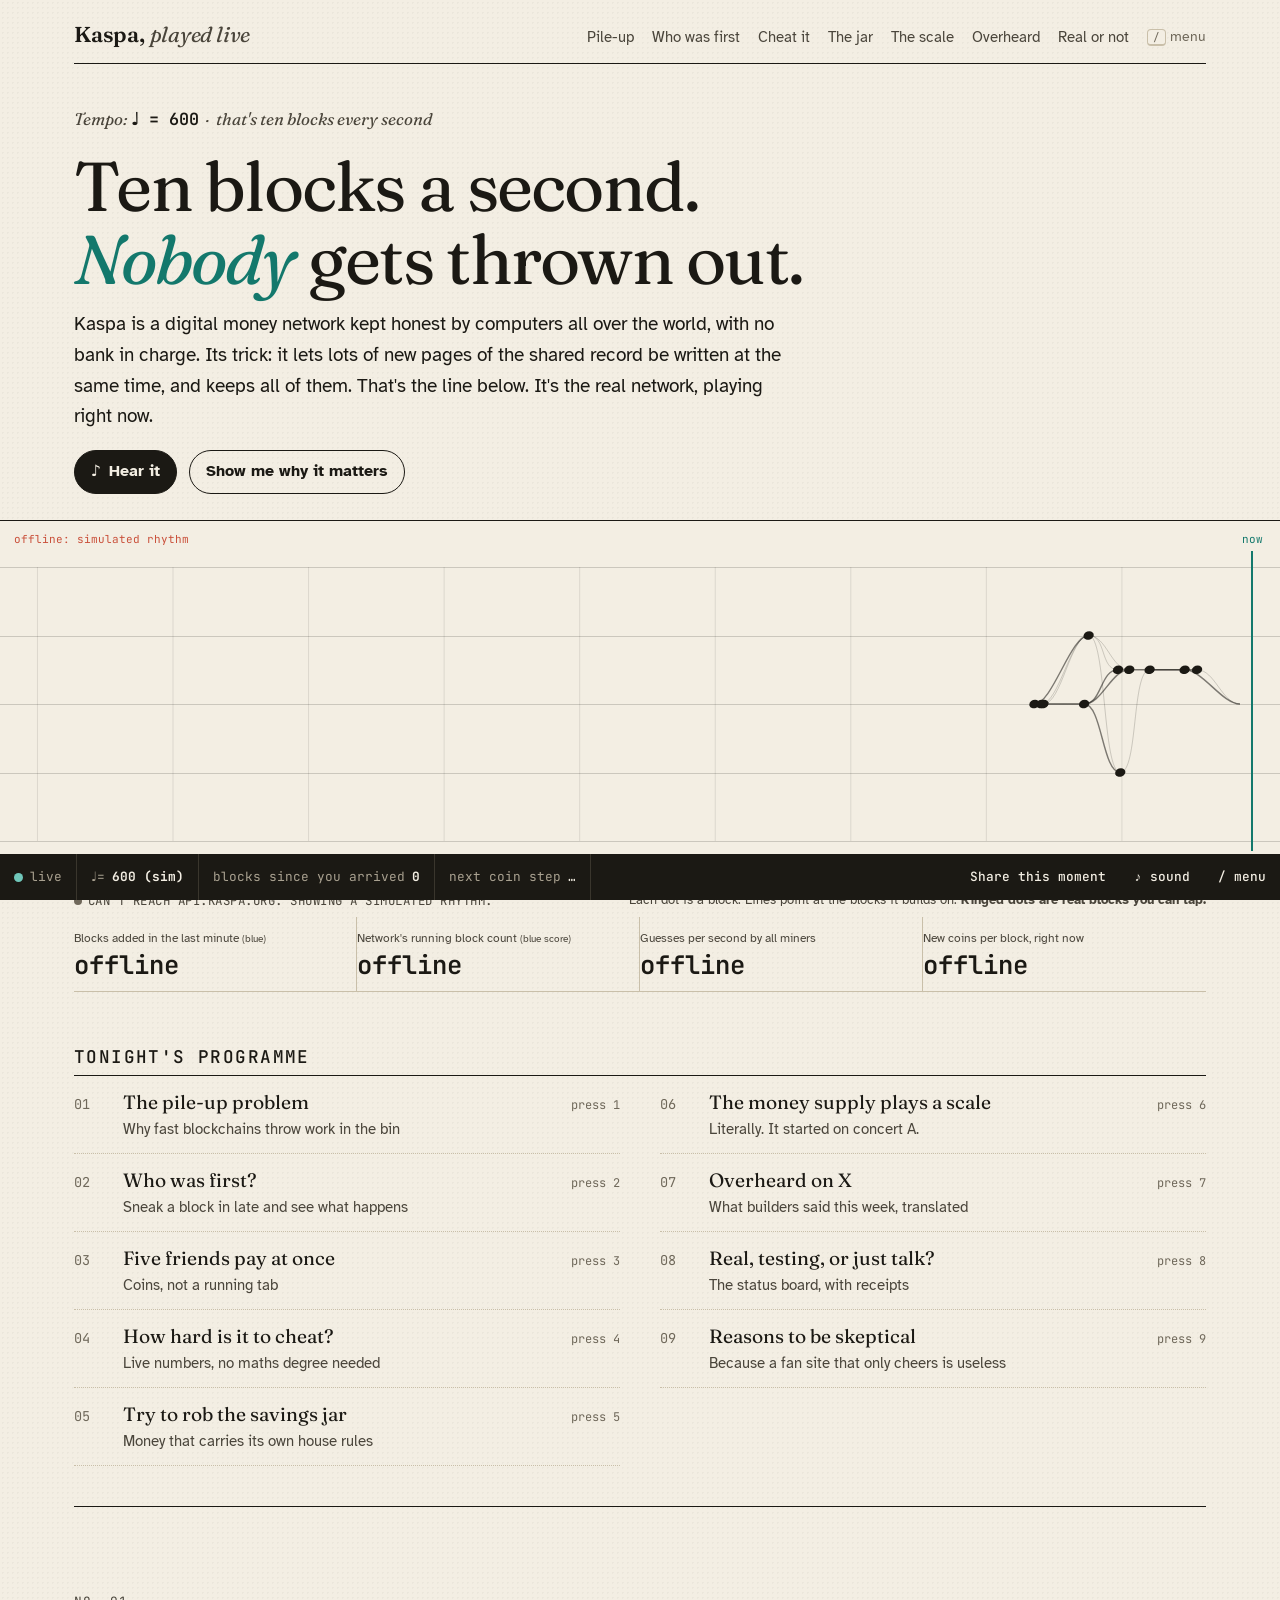
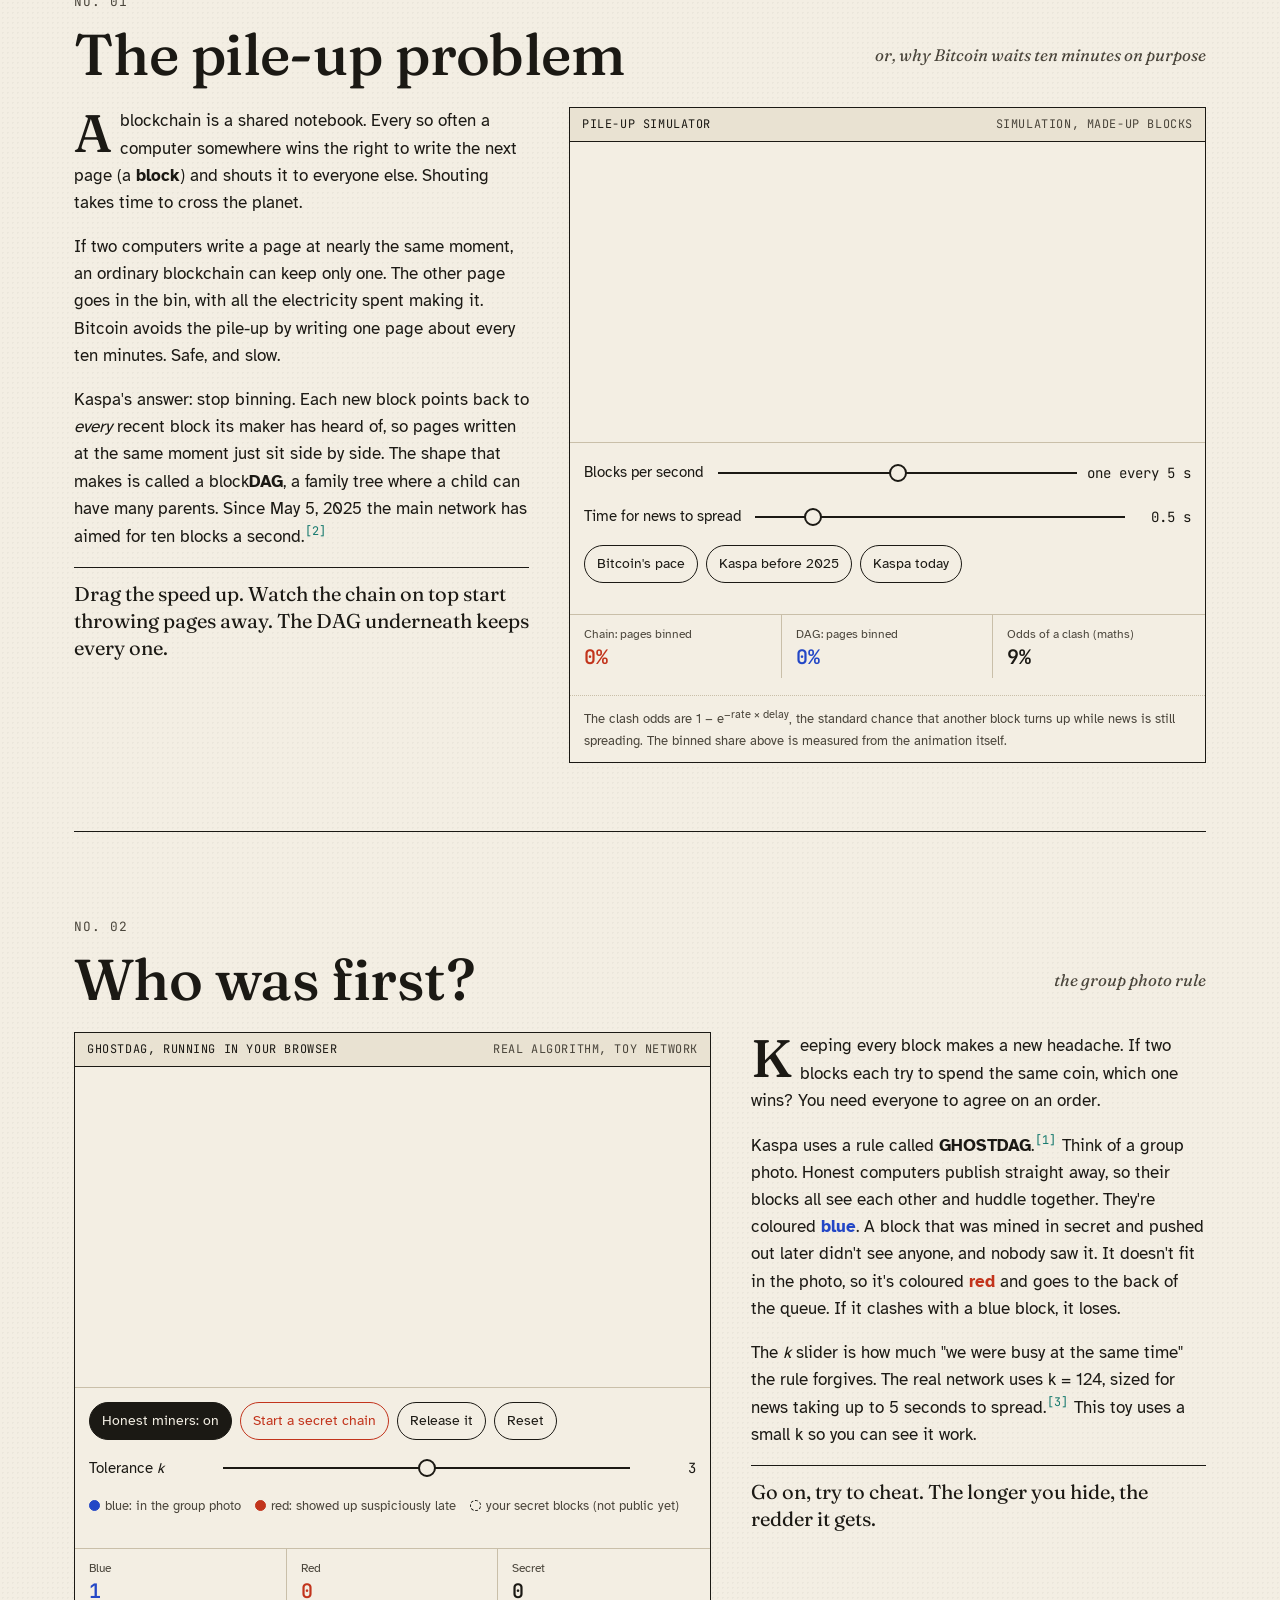
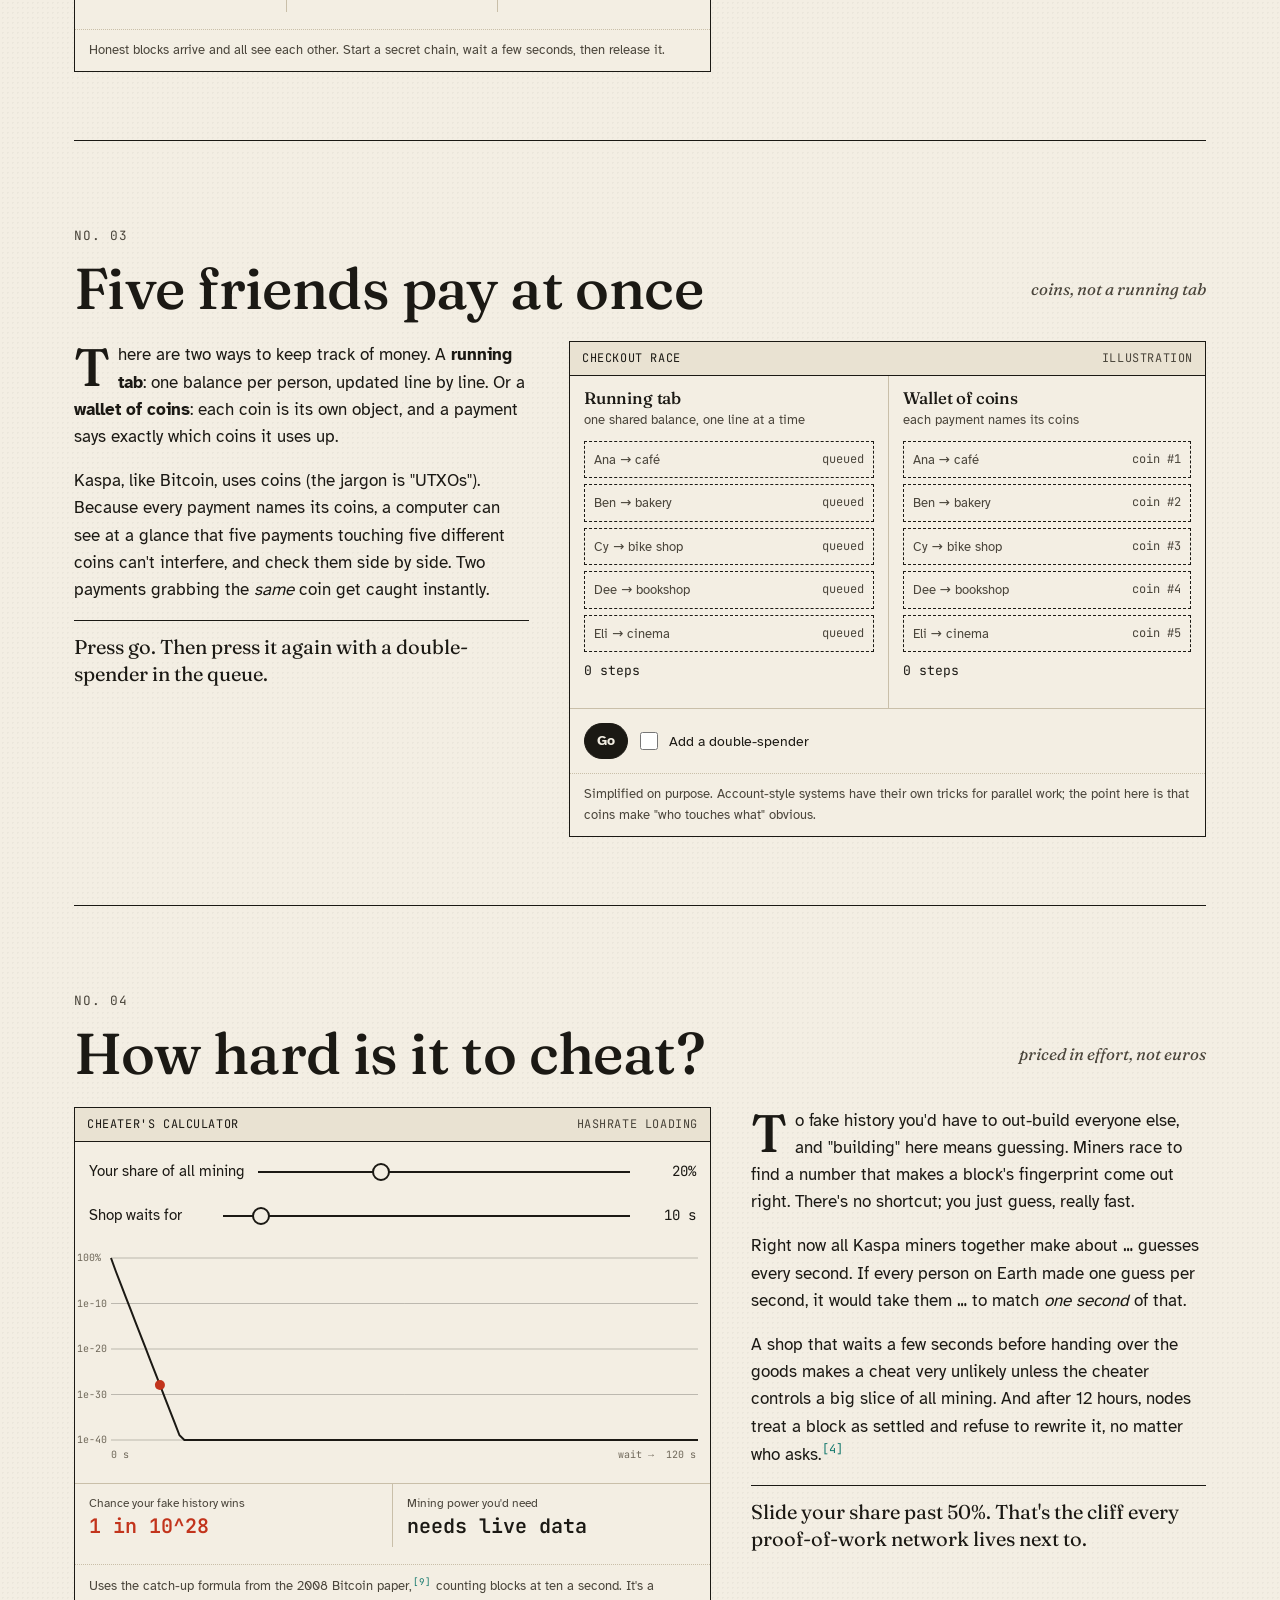
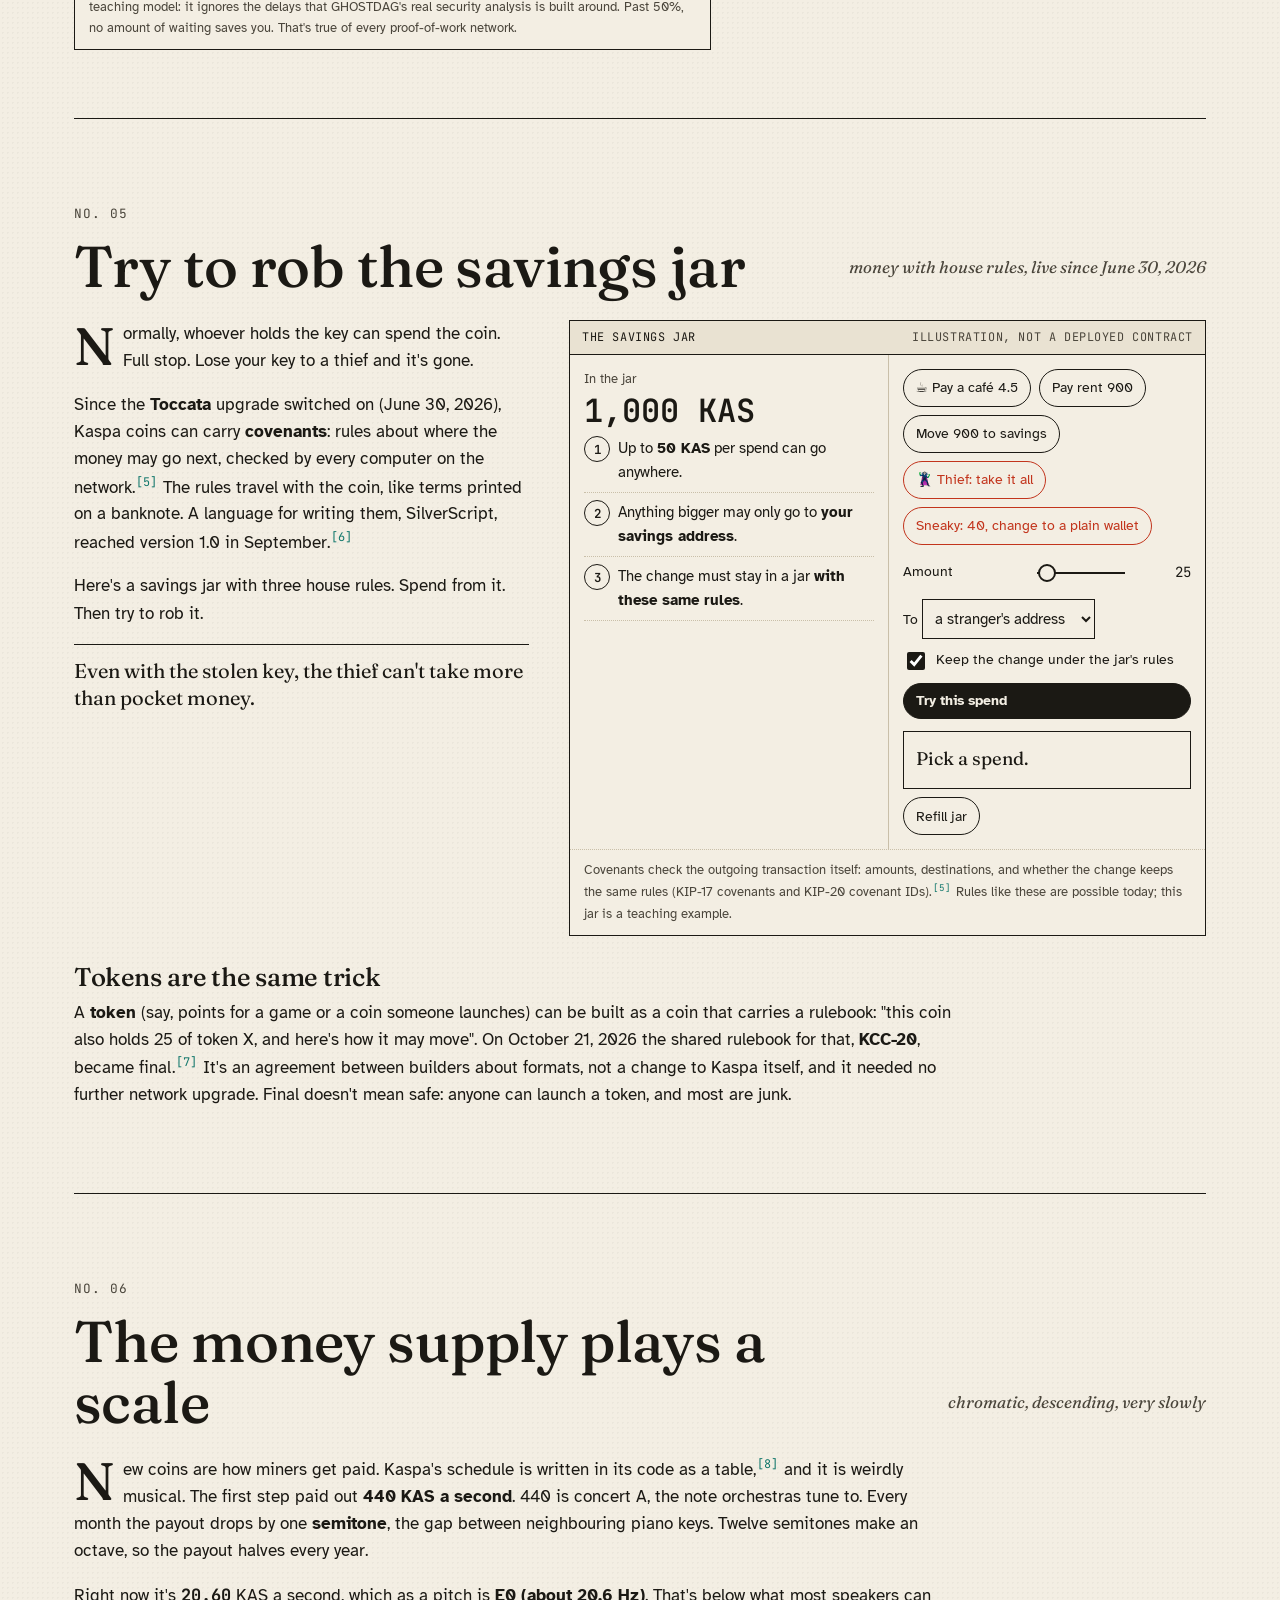
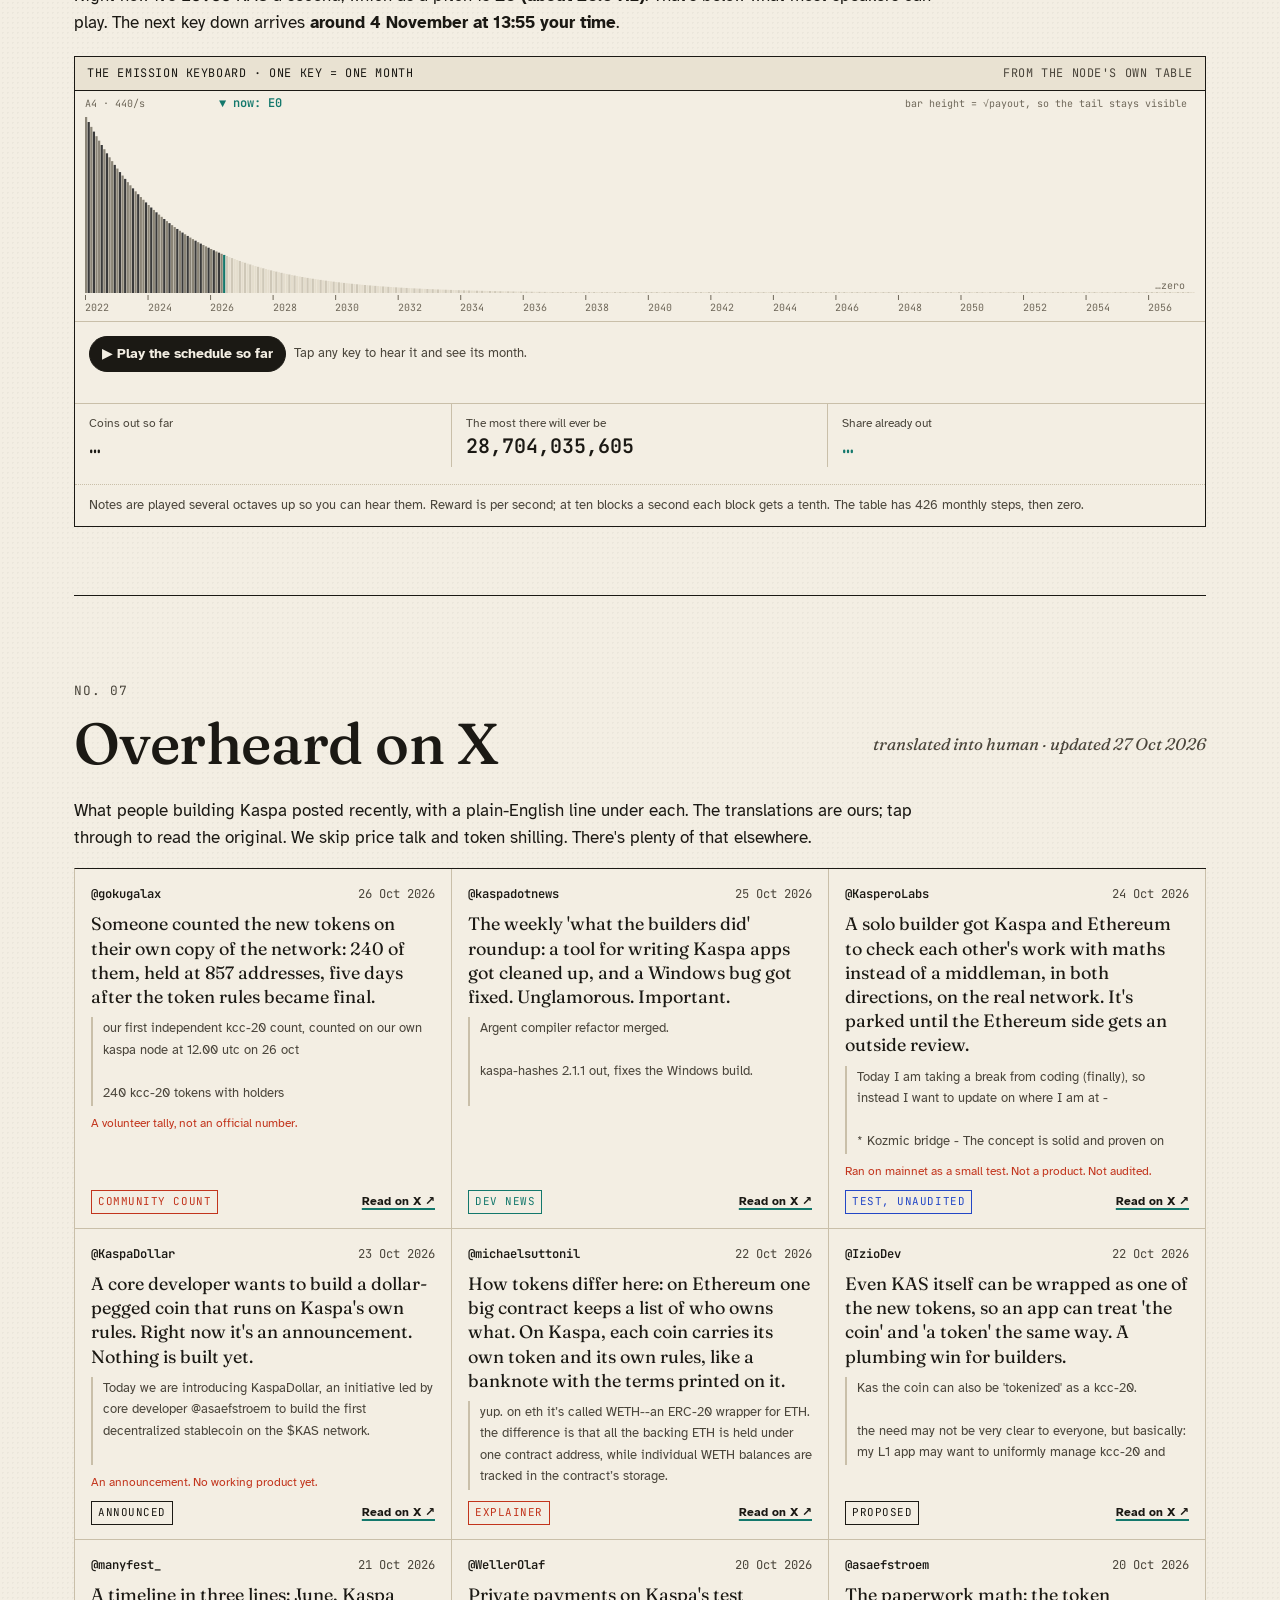
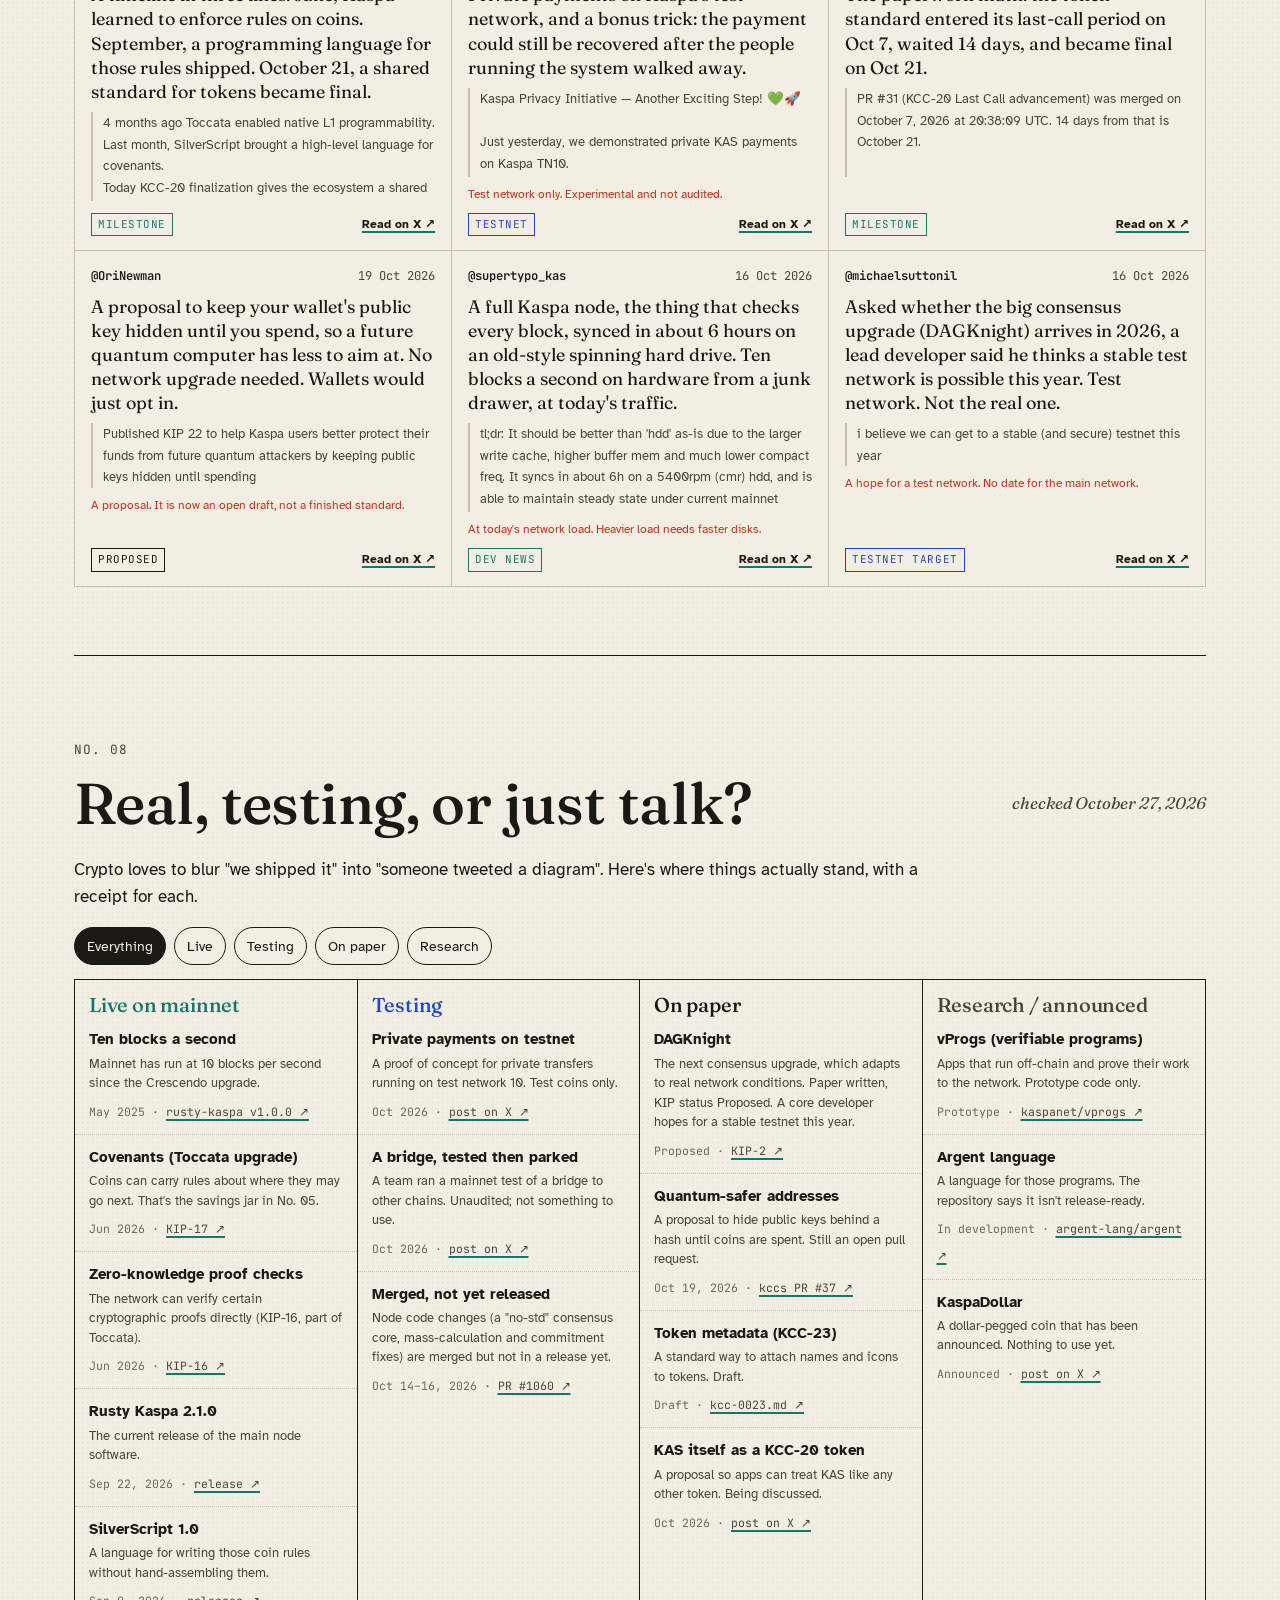
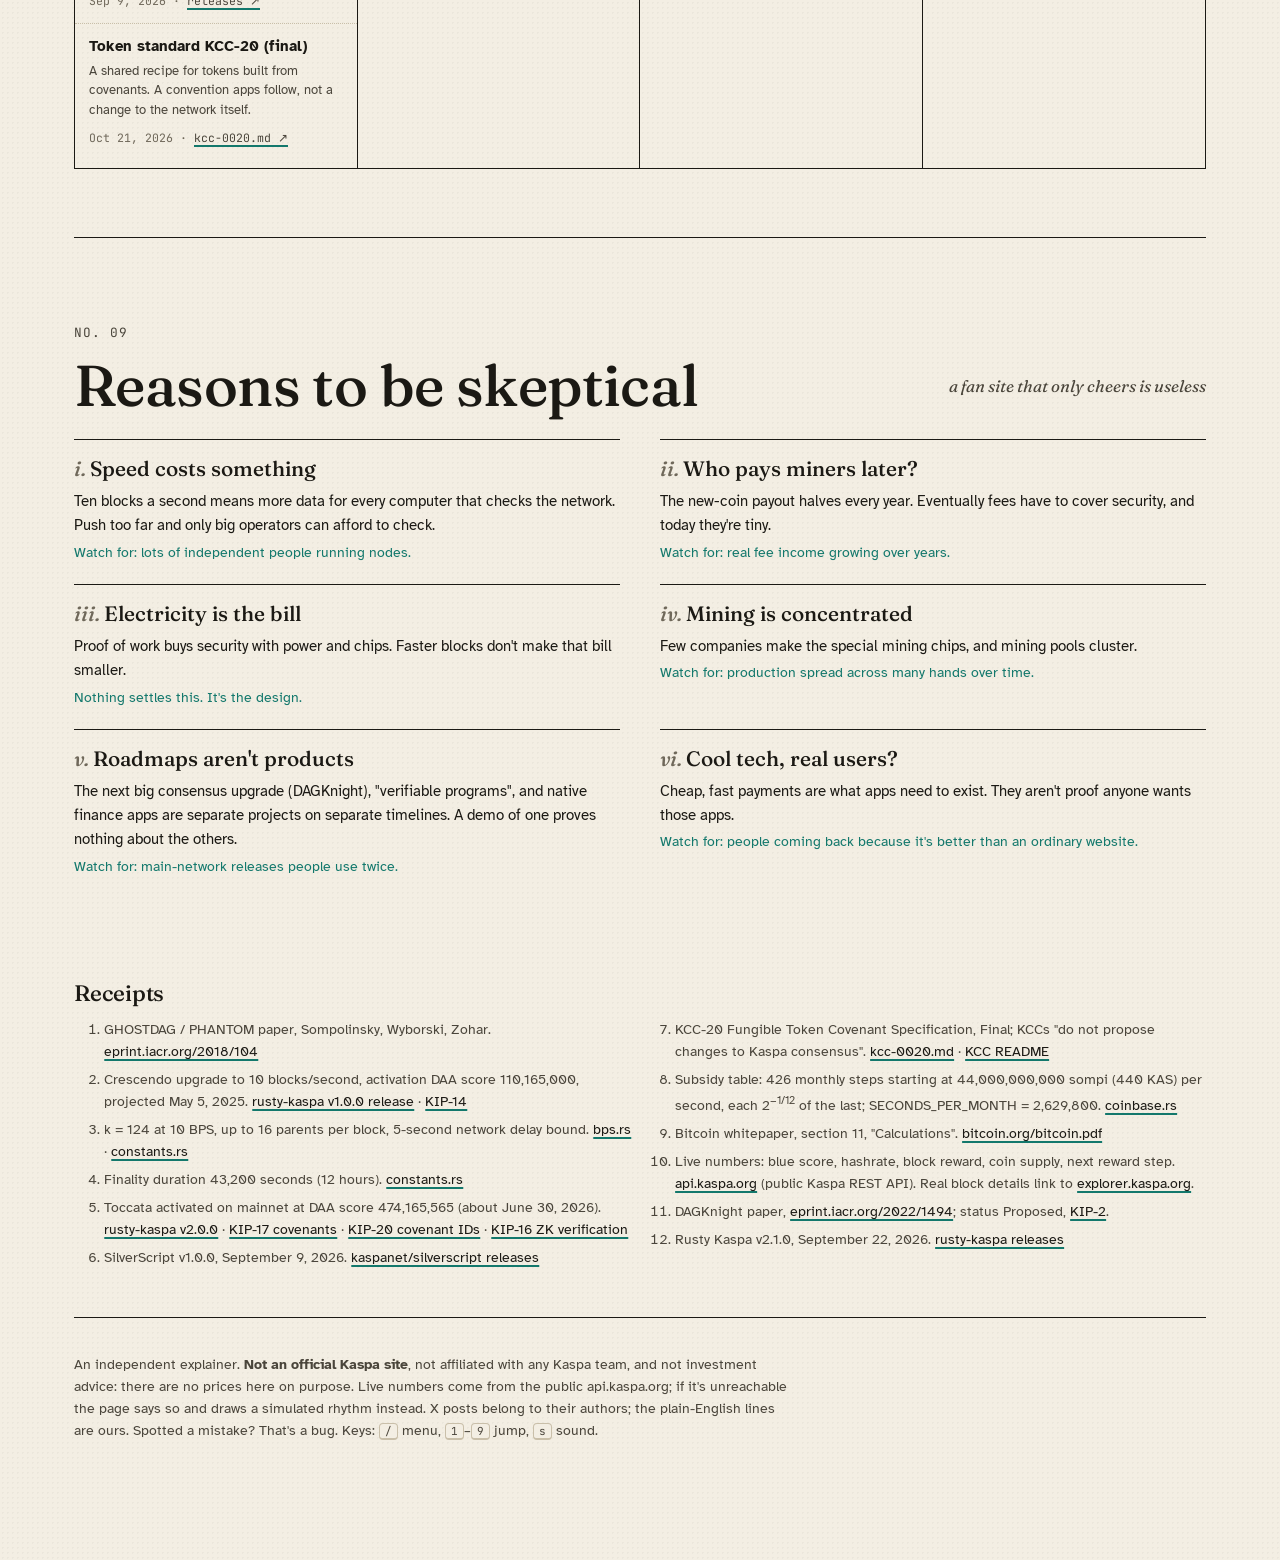
==== index.html @ 73c47077 "Kaspa, played live: first version" ====
<!doctype html>
<html lang="en">
<head>
<meta charset="utf-8">
<meta name="viewport" content="width=device-width,initial-scale=1">
<meta name="robots" content="noindex,nofollow">
<title>Kaspa, played live: an explainer you can poke</title>
<meta name="description" content="A hands-on, plain-English tour of Kaspa: watch the real network beat ten times a second, try to cheat it, rob a savings jar it protects, and see what builders said on X this week.">
<meta property="og:title" content="Kaspa, played live">
<meta property="og:description" content="Ten blocks a second, and nobody gets thrown out. An explainer you can poke.">
<meta property="og:image" content="https://parker2017code.github.io/kaspa-explained-next/img/og.png">
<meta name="theme-color" content="#f3eee3">
<link rel="icon" href="img/favicon.svg" type="image/svg+xml">
<link rel="preload" href="fonts/fraunces.woff2" as="font" type="font/woff2" crossorigin>
<link rel="preload" href="fonts/atkinson-400.woff2" as="font" type="font/woff2" crossorigin>
<link rel="stylesheet" href="css/style.css">
</head>
<body>
<a class="skip" href="#main">Skip to content</a>
<div class="wrap">
<header class="mast">
  <a class="brand" href="#top" id="top">Kaspa, <i>played live</i></a>
  <nav aria-label="Sections">
    <a href="#pileup">Pile-up</a><a href="#photo">Who was first</a><a href="#cheat">Cheat it</a><a href="#jar">The jar</a><a href="#scale">The scale</a><a href="#overheard">Overheard</a><a href="#real">Real or not</a>
    <span class="hint"><span class="kbd">/</span> menu</span>
  </nav>
</header>
</div>

<main id="main">
<div class="wrap">
<section class="overture" aria-labelledby="h-hero">
  <p class="tempo">Tempo: <b id="tempo">♩ = 600</b> &nbsp;·&nbsp; that's ten blocks every second</p>
  <h1 id="h-hero">Ten blocks a second. <em>Nobody</em> gets thrown out.</h1>
  <p class="lede">Kaspa is a digital money network kept honest by computers all over the world, with no bank in charge. Its trick: it lets lots of new pages of the shared record be written at the same time, and keeps all of them. That's the line below. It's the real network, playing right now.</p>
  <div class="hero-actions">
    <button class="btn" id="sound" aria-pressed="false" type="button"><span aria-hidden="true">♪</span> Hear it</button>
    <a class="btn ghost" href="#pileup">Show me why it matters</a>
  </div>
</section>
</div>

<div class="stage" id="stage">
  <canvas id="score" role="img" aria-label="A live drawing of Kaspa blocks arriving, about ten per second, each linked to the blocks before it."></canvas>
</div>
<div class="wrap">
  <div class="stage-meta">
    <span class="live"><span class="dot" id="livedot"></span><span id="livetxt">Connecting to the network…</span></span>
    <span>Each dot is a block. Lines point at the blocks it builds on. <b>Ringed dots are real blocks you can tap.</b></span>
  </div>
  <dl class="readouts" aria-live="off">
    <div><dt>Blocks added in the last minute <small>(blue)</small></dt><dd class="num" id="r-rate">…</dd></div>
    <div><dt>Network's running block count <small>(blue score)</small></dt><dd class="num" id="r-score">…</dd></div>
    <div><dt>Guesses per second by all miners</dt><dd class="num" id="r-hash">…</dd></div>
    <div><dt>New coins per block, right now</dt><dd class="num" id="r-reward">…</dd></div>
  </dl>
  <p class="welcome" id="welcome" hidden></p>

  <nav class="programme" aria-labelledby="h-prog">
    <h2 id="h-prog">Tonight's programme</h2>
    <ol>
      <li><a href="#pileup"><span class="n">01</span><span class="t">The pile-up problem<em>Why fast blockchains throw work in the bin</em></span><span class="k">press 1</span></a></li>
      <li><a href="#photo"><span class="n">02</span><span class="t">Who was first?<em>Sneak a block in late and see what happens</em></span><span class="k">press 2</span></a></li>
      <li><a href="#coins"><span class="n">03</span><span class="t">Five friends pay at once<em>Coins, not a running tab</em></span><span class="k">press 3</span></a></li>
      <li><a href="#cheat"><span class="n">04</span><span class="t">How hard is it to cheat?<em>Live numbers, no maths degree needed</em></span><span class="k">press 4</span></a></li>
      <li><a href="#jar"><span class="n">05</span><span class="t">Try to rob the savings jar<em>Money that carries its own house rules</em></span><span class="k">press 5</span></a></li>
      <li><a href="#scale"><span class="n">06</span><span class="t">The money supply plays a scale<em>Literally. It started on concert A.</em></span><span class="k">press 6</span></a></li>
      <li><a href="#overheard"><span class="n">07</span><span class="t">Overheard on X<em>What builders said this week, translated</em></span><span class="k">press 7</span></a></li>
      <li><a href="#real"><span class="n">08</span><span class="t">Real, testing, or just talk?<em>The status board, with receipts</em></span><span class="k">press 8</span></a></li>
      <li><a href="#doubts"><span class="n">09</span><span class="t">Reasons to be skeptical<em>Because a fan site that only cheers is useless</em></span><span class="k">press 9</span></a></li>
    </ol>
  </nav>

<!-- 01 -->
<section class="mv" id="pileup" aria-labelledby="h1">
  <div class="mv-head"><div><p class="mv-no">No. 01</p><h2 id="h1">The pile-up problem</h2></div><p class="marking">or, why Bitcoin waits ten minutes on purpose</p></div>
  <div class="mv-body">
    <div class="prose">
      <p>A blockchain is a shared notebook. Every so often a computer somewhere wins the right to write the next page (a <b>block</b>) and shouts it to everyone else. Shouting takes time to cross the planet.</p>
      <p>If two computers write a page at nearly the same moment, an ordinary blockchain can keep only one. The other page goes in the bin, with all the electricity spent making it. Bitcoin avoids the pile-up by writing one page about every ten minutes. Safe, and slow.</p>
      <p>Kaspa's answer: stop binning. Each new block points back to <i>every</i> recent block its maker has heard of, so pages written at the same moment just sit side by side. The shape that makes is called a block<b>DAG</b>, a family tree where a child can have many parents. Since May 5, 2025 the main network has aimed for ten blocks a second.<a class="fn" href="#n2">2</a></p>
      <p class="takeaway">Drag the speed up. Watch the chain on top start throwing pages away. The DAG underneath keeps every one.</p>
    </div>
    <figure class="panel" id="collide" style="margin:0">
      <div class="panel-bar"><span>Pile-up simulator</span><span class="tag">simulation, made-up blocks</span></div>
      <canvas id="collide-cv" height="300" aria-label="Two lanes of blocks. Top: a single chain that discards colliding blocks. Bottom: a DAG that keeps them."></canvas>
      <div class="panel-ctl">
        <div class="ctl"><label for="c-rate">Blocks per second</label><input id="c-rate" type="range" min="0" max="100" value="50"><output id="c-rate-o" for="c-rate"></output></div>
        <div class="ctl"><label for="c-delay">Time for news to spread</label><input id="c-delay" type="range" min="1" max="30" value="5"><output id="c-delay-o" for="c-delay"></output></div>
        <div class="row" role="group" aria-label="Presets"><button class="chip" data-preset="btc" type="button">Bitcoin's pace</button><button class="chip" data-preset="k1" type="button">Kaspa before 2025</button><button class="chip" data-preset="k10" type="button">Kaspa today</button></div>
      </div>
      <dl class="stats">
        <div><dt>Chain: pages binned</dt><dd class="red" id="c-lost">0%</dd></div>
        <div><dt>DAG: pages binned</dt><dd class="blue">0%</dd></div>
        <div><dt>Odds of a clash (maths)</dt><dd id="c-p">…</dd></div>
      </dl>
      <p class="note">The clash odds are 1 − e<sup>−rate × delay</sup>, the standard chance that another block turns up while news is still spreading. The binned share above is measured from the animation itself.</p>
    </figure>
  </div>
</section>

<!-- 02 -->
<section class="mv" id="photo" aria-labelledby="h2">
  <div class="mv-head"><div><p class="mv-no">No. 02</p><h2 id="h2">Who was first?</h2></div><p class="marking">the group photo rule</p></div>
  <div class="mv-body flip">
    <figure class="panel" style="margin:0">
      <div class="panel-bar"><span>GHOSTDAG, running in your browser</span><span class="tag">real algorithm, toy network</span></div>
      <canvas id="gd-cv" height="320" aria-label="A small blockDAG. Blue blocks are well connected; red blocks were hidden and released late."></canvas>
      <div class="panel-ctl">
        <div class="row">
          <button class="chip" id="gd-play" type="button" aria-pressed="true">Honest miners: on</button>
          <button class="chip red" id="gd-hide" type="button" aria-pressed="false">Start a secret chain</button>
          <button class="chip" id="gd-release" type="button" disabled>Release it</button>
          <button class="chip" id="gd-reset" type="button">Reset</button>
        </div>
        <div class="ctl"><label for="gd-k">Tolerance <i>k</i></label><input id="gd-k" type="range" min="0" max="6" value="3"><output id="gd-k-o" for="gd-k">3</output></div>
        <div class="legend"><span><span class="sw b"></span>blue: in the group photo</span><span><span class="sw r"></span>red: showed up suspiciously late</span><span><span class="sw o"></span>your secret blocks (not public yet)</span></div>
      </div>
      <dl class="stats">
        <div><dt>Blue</dt><dd class="blue" id="gd-blue">0</dd></div>
        <div><dt>Red</dt><dd class="red" id="gd-red">0</dd></div>
        <div><dt>Secret</dt><dd id="gd-sec">0</dd></div>
      </dl>
      <p class="note" id="gd-msg" aria-live="polite">Honest blocks arrive. Start a secret chain, wait a few seconds, then release it.</p>
    </figure>
    <div class="prose">
      <p>Keeping every block makes a new headache. If two blocks each try to spend the same coin, which one wins? You need everyone to agree on an order.</p>
      <p>Kaspa uses a rule called <b>GHOSTDAG</b>.<a class="fn" href="#n1">1</a> Think of a group photo. Honest computers publish straight away, so their blocks all see each other and huddle together. They're coloured <b style="color:var(--blue)">blue</b>. A block that was mined in secret and pushed out later didn't see anyone, and nobody saw it. It doesn't fit in the photo, so it's coloured <b style="color:var(--red)">red</b> and goes to the back of the queue. If it clashes with a blue block, it loses.</p>
      <p>The <i>k</i> slider is how much "we were busy at the same time" the rule forgives. The real network uses k&nbsp;=&nbsp;124, sized for news taking up to 5 seconds to spread.<a class="fn" href="#n3">3</a> This toy uses a small k so you can see it work.</p>
      <p class="takeaway">Go on, try to cheat. The longer you hide, the redder it gets.</p>
    </div>
  </div>
</section>

<!-- 03 -->
<section class="mv" id="coins" aria-labelledby="h3">
  <div class="mv-head"><div><p class="mv-no">No. 03</p><h2 id="h3">Five friends pay at once</h2></div><p class="marking">coins, not a running tab</p></div>
  <div class="mv-body">
    <div class="prose">
      <p>There are two ways to keep track of money. A <b>running tab</b>: one balance per person, updated line by line. Or a <b>wallet of coins</b>: each coin is its own object, and a payment says exactly which coins it uses up.</p>
      <p>Kaspa, like Bitcoin, uses coins (the jargon is "UTXOs"). Because every payment names its coins, a computer can see at a glance that five payments touching five different coins can't interfere, and check them side by side. Two payments grabbing the <i>same</i> coin get caught instantly.</p>
      <p class="takeaway">Press go. Then press it again with a double-spender in the queue.</p>
    </div>
    <figure class="panel" style="margin:0">
      <div class="panel-bar"><span>Checkout race</span><span class="tag">illustration</span></div>
      <div class="lanes">
        <div class="lane"><h3>Running tab</h3><p class="sub">one shared balance, one line at a time</p><div id="tab-list"></div><p class="clock" id="tab-clock">0 steps</p></div>
        <div class="lane"><h3>Wallet of coins</h3><p class="sub">each payment names its coins</p><div id="coin-list"></div><p class="clock" id="coin-clock">0 steps</p></div>
      </div>
      <div class="panel-ctl"><div class="row"><button class="btn sm" id="race" type="button">Go</button><label class="check"><input type="checkbox" id="dbl"> Add a double-spender</label></div></div>
      <p class="note">Simplified on purpose. Account-style systems have their own tricks for parallel work; the point here is that coins make "who touches what" obvious.</p>
    </figure>
  </div>
</section>

<!-- 04 -->
<section class="mv" id="cheat" aria-labelledby="h4">
  <div class="mv-head"><div><p class="mv-no">No. 04</p><h2 id="h4">How hard is it to cheat?</h2></div><p class="marking">priced in effort, not euros</p></div>
  <div class="mv-body flip">
    <figure class="panel" style="margin:0">
      <div class="panel-bar"><span>Cheater's calculator</span><span class="tag" id="att-tag">live hashrate</span></div>
      <div class="panel-ctl" style="border-top:0">
        <div class="ctl"><label for="att-q">Your share of all mining</label><input id="att-q" type="range" min="1" max="60" value="20"><output id="att-q-o" for="att-q"></output></div>
        <div class="ctl"><label for="att-z">Shop waits for</label><input id="att-z" type="range" min="1" max="120" value="10"><output id="att-z-o" for="att-z"></output></div>
      </div>
      <canvas id="att-cv" height="220" aria-label="Chart of the chance an attacker catches up, falling as the wait grows."></canvas>
      <dl class="stats">
        <div><dt>Chance your fake history wins</dt><dd class="red" id="att-p">…</dd></div>
        <div><dt>Mining power you'd need</dt><dd id="att-need">…</dd></div>
      </dl>
      <p class="note">Uses the catch-up formula from the 2008 Bitcoin paper,<a class="fn" href="#n9">9</a> counting blocks at ten a second. It's a teaching model: it ignores the delays that GHOSTDAG's real security analysis is built around. Past 50%, no amount of waiting saves you. That's true of every proof-of-work network.</p>
    </figure>
    <div class="prose">
      <p>To fake history you'd have to out-build everyone else, and "building" here means guessing. Miners race to find a number that makes a block's fingerprint come out right. There's no shortcut; you just guess, really fast.</p>
      <p id="guess-fact">Right now all Kaspa miners together make about <b class="num" id="g-hash">…</b> guesses every second. If every person on Earth made one guess per second, it would take them <b class="num" id="g-years">…</b> to match <i>one second</i> of that.</p>
      <p>A shop that waits a few seconds before handing over the goods makes a cheat very unlikely unless the cheater controls a big slice of all mining. And after 12 hours, nodes treat a block as settled and refuse to rewrite it, no matter who asks.<a class="fn" href="#n4">4</a></p>
      <p class="takeaway">Slide your share past 50%. That's the cliff every proof-of-work network lives next to.</p>
    </div>
  </div>
</section>

<!-- 05 -->
<section class="mv" id="jar" aria-labelledby="h5">
  <div class="mv-head"><div><p class="mv-no">No. 05</p><h2 id="h5">Try to rob the savings jar</h2></div><p class="marking">money with house rules, live since June 30, 2026</p></div>
  <div class="mv-body">
    <div class="prose">
      <p>Normally, whoever holds the key can spend the coin. Full stop. Lose your key to a thief and it's gone.</p>
      <p>Since the <b>Toccata</b> upgrade switched on (June 30, 2026), Kaspa coins can carry <b>covenants</b>: rules about where the money may go next, checked by every computer on the network.<a class="fn" href="#n5">5</a> The rules travel with the coin, like terms printed on a banknote. A language for writing them, SilverScript, reached version 1.0 in September.<a class="fn" href="#n6">6</a></p>
      <p>Here's a savings jar with three house rules. Spend from it. Then try to rob it.</p>
      <p class="takeaway">Even with the stolen key, the thief can't take more than pocket money.</p>
    </div>
    <figure class="panel" style="margin:0">
      <div class="panel-bar"><span>The savings jar</span><span class="tag">illustration, not a deployed contract</span></div>
      <div class="vault">
        <div>
          <p class="sub" style="margin:0;font-size:.8rem;color:var(--ink-2)">In the jar</p>
          <p class="balance num" id="v-bal">1,000 KAS</p>
          <ol class="rules" id="v-rules">
            <li>Up to <b>50 KAS</b> per spend can go anywhere.</li>
            <li>Anything bigger may only go to <b>your savings address</b>.</li>
            <li>The change must stay in a jar <b>with these same rules</b>.</li>
          </ol>
        </div>
        <div>
          <div class="row" role="group" aria-label="Try a spend">
            <button class="chip" data-try="coffee" type="button">☕ Pay a café 4.5</button>
            <button class="chip" data-try="rent" type="button">Pay rent 900</button>
            <button class="chip" data-try="save" type="button">Move 900 to savings</button>
            <button class="chip red" data-try="thief" type="button">🦹 Thief: take it all</button>
            <button class="chip red" data-try="sneaky" type="button">Sneaky: 40, change to a plain wallet</button>
          </div>
          <div class="builder">
            <div class="ctl"><label for="v-amt">Amount</label><input id="v-amt" type="range" min="1" max="1000" value="25"><output id="v-amt-o" for="v-amt">25</output></div>
            <label>To <select id="v-to"><option value="any">a stranger's address</option><option value="save">your savings address</option></select></label>
            <label class="check"><input type="checkbox" id="v-keep" checked> Keep the change under the jar's rules</label>
            <button class="btn sm" id="v-send" type="button">Try this spend</button>
          </div>
          <div class="verdict" id="v-verdict" aria-live="polite">Pick a spend.</div>
          <button class="chip" id="v-refill" type="button" style="margin-top:8px">Refill jar</button>
        </div>
      </div>
      <p class="note">Covenants check the outgoing transaction itself: amounts, destinations, and whether the change keeps the same rules (KIP-17 covenants and KIP-20 covenant IDs).<a class="fn" href="#n5">5</a> Rules like these are possible today; this jar is a teaching example.</p>
    </figure>
  </div>
  <div class="prose" style="margin-top:28px;max-width:80ch">
    <h3 style="font-size:1.6rem;margin-bottom:8px">Tokens are the same trick</h3>
    <p>A <b>token</b> (say, points for a game or a coin someone launches) can be built as a coin that carries a rulebook: "this coin also holds 25 of token X, and here's how it may move". On October 21, 2026 the shared rulebook for that, <b>KCC-20</b>, became final.<a class="fn" href="#n7">7</a> It's an agreement between builders about formats, not a change to Kaspa itself, and it needed no further network upgrade. Final doesn't mean safe: anyone can launch a token, and most are junk.</p>
  </div>
</section>

<!-- 06 -->
<section class="mv" id="scale" aria-labelledby="h6">
  <div class="mv-head"><div><p class="mv-no">No. 06</p><h2 id="h6">The money supply plays a scale</h2></div><p class="marking">chromatic, descending, very slowly</p></div>
  <div class="prose" style="max-width:80ch">
    <p>New coins are how miners get paid. Kaspa's schedule is written in its code as a table,<a class="fn" href="#n8">8</a> and it is weirdly musical. The first step paid out <b>440 KAS a second</b>. 440 is concert A, the note orchestras tune to. Every month the payout drops by one <b>semitone</b>, the gap between neighbouring piano keys. Twelve semitones make an octave, so the payout halves every year.</p>
    <p id="scale-now">Right now it's <b class="num" id="s-now">…</b> KAS a second, which as a pitch is <b id="s-note">…</b>. That's below what most speakers can play. The next key down arrives <b id="s-next">…</b>.</p>
  </div>
  <figure class="panel" style="margin:20px 0 0">
    <div class="panel-bar"><span>The emission keyboard · one key = one month</span><span class="tag" id="s-tag">from the node's own table</span></div>
    <div class="keys-wrap" tabindex="0" role="group" aria-label="Emission keyboard, scrolls sideways"><canvas id="keys-cv" height="230" aria-label="Piano keys from 440 down to zero; the current month is highlighted."></canvas></div>
    <div class="panel-ctl"><div class="row"><button class="btn sm" id="s-play" type="button">▶ Play the schedule so far</button><span class="note" style="border:0;padding:0" id="s-hover">Tap any key to hear it and see its month.</span></div></div>
    <dl class="stats">
      <div><dt>Coins out so far</dt><dd class="num" id="s-circ">…</dd></div>
      <div><dt>The most there will ever be</dt><dd class="num">28,704,035,605</dd></div>
      <div><dt>Share already out</dt><dd class="num teal" id="s-pct">…</dd></div>
    </dl>
    <p class="note">Notes are played several octaves up so you can hear them. Reward is per second; at ten blocks a second each block gets a tenth. The table has 426 monthly steps, then zero.</p>
  </figure>
</section>

<!-- 07 -->
<section class="mv" id="overheard" aria-labelledby="h7">
  <div class="mv-head"><div><p class="mv-no">No. 07</p><h2 id="h7">Overheard on X</h2></div><p class="marking" id="feed-upd">translated into human</p></div>
  <p class="prose" style="max-width:80ch">What people building Kaspa posted recently, with a plain-English line under each. The translations are ours; tap through to read the original. We skip price talk and token shilling. There's plenty of that elsewhere.</p>
  <div class="feed" id="feed"><p>Loading posts…</p></div>
</section>

<!-- 08 -->
<section class="mv" id="real" aria-labelledby="h8">
  <div class="mv-head"><div><p class="mv-no">No. 08</p><h2 id="h8">Real, testing, or just talk?</h2></div><p class="marking">checked October 27, 2026</p></div>
  <p class="prose" style="max-width:80ch">Crypto loves to blur "we shipped it" into "someone tweeted a diagram". Here's where things actually stand, with a receipt for each.</p>
  <div class="filter" role="group" aria-label="Filter"><button class="chip" aria-pressed="true" data-f="all" type="button">Everything</button><button class="chip" aria-pressed="false" data-f="live" type="button">Live</button><button class="chip" aria-pressed="false" data-f="test" type="button">Testing</button><button class="chip" aria-pressed="false" data-f="page" type="button">On paper</button><button class="chip" aria-pressed="false" data-f="comp" type="button">Research</button></div>
  <div class="board" id="board"></div>
</section>

<!-- 09 -->
<section class="mv" id="doubts" aria-labelledby="h9">
  <div class="mv-head"><div><p class="mv-no">No. 09</p><h2 id="h9">Reasons to be skeptical</h2></div><p class="marking">a fan site that only cheers is useless</p></div>
  <ul class="risks">
    <li><b>Speed costs something</b><p>Ten blocks a second means more data for every computer that checks the network. Push too far and only big operators can afford to check.</p><p class="settle">Watch for: lots of independent people running nodes.</p></li>
    <li><b>Who pays miners later?</b><p>The new-coin payout halves every year. Eventually fees have to cover security, and today they're tiny.</p><p class="settle">Watch for: real fee income growing over years.</p></li>
    <li><b>Electricity is the bill</b><p>Proof of work buys security with power and chips. Faster blocks don't make that bill smaller.</p><p class="settle">Nothing settles this. It's the design.</p></li>
    <li><b>Mining is concentrated</b><p>Few companies make the special mining chips, and mining pools cluster.</p><p class="settle">Watch for: production spread across many hands over time.</p></li>
    <li><b>Roadmaps aren't products</b><p>The next big consensus upgrade (DAGKnight), "verifiable programs", and native finance apps are separate projects on separate timelines. A demo of one proves nothing about the others.</p><p class="settle">Watch for: main-network releases people use twice.</p></li>
    <li><b>Cool tech, real users?</b><p>Cheap, fast payments are what apps need to exist. They aren't proof anyone wants those apps.</p><p class="settle">Watch for: people coming back because it's better than an ordinary website.</p></li>
  </ul>
</section>

<section class="notes" id="notes" aria-labelledby="hn">
  <h2 id="hn" style="font-size:1.4rem;margin:56px 0 12px">Receipts</h2>
  <ol>
    <li id="n1">GHOSTDAG / PHANTOM paper, Sompolinsky, Wyborski, Zohar. <a href="https://eprint.iacr.org/2018/104">eprint.iacr.org/2018/104</a></li>
    <li id="n2">Crescendo upgrade to 10 blocks/second, activation DAA score 110,165,000, projected May 5, 2025. <a href="https://github.com/kaspanet/rusty-kaspa/releases/tag/v1.0.0">rusty-kaspa v1.0.0 release</a> · <a href="https://github.com/kaspanet/kips/blob/master/kip-0014.md">KIP-14</a></li>
    <li id="n3">k = 124 at 10 BPS, up to 16 parents per block, 5-second network delay bound. <a href="https://github.com/kaspanet/rusty-kaspa/blob/master/consensus/core/src/config/bps.rs">bps.rs</a> · <a href="https://github.com/kaspanet/rusty-kaspa/blob/master/consensus/core/src/config/constants.rs">constants.rs</a></li>
    <li id="n4">Finality duration 43,200 seconds (12 hours). <a href="https://github.com/kaspanet/rusty-kaspa/blob/master/consensus/core/src/config/constants.rs">constants.rs</a></li>
    <li id="n5">Toccata activated on mainnet at DAA score 474,165,565 (about June 30, 2026). <a href="https://github.com/kaspanet/rusty-kaspa/releases/tag/v2.0.0">rusty-kaspa v2.0.0</a> · <a href="https://github.com/kaspanet/kips/blob/master/kip-0017.md">KIP-17 covenants</a> · <a href="https://github.com/kaspanet/kips/blob/master/kip-0020.md">KIP-20 covenant IDs</a> · <a href="https://github.com/kaspanet/kips/blob/master/kip-0016.md">KIP-16 ZK verification</a></li>
    <li id="n6">SilverScript v1.0.0, September 9, 2026. <a href="https://github.com/kaspanet/silverscript/releases">kaspanet/silverscript releases</a></li>
    <li id="n7">KCC-20 Fungible Token Covenant Specification, Final; KCCs "do not propose changes to Kaspa consensus". <a href="https://github.com/kaspanet/kccs/blob/main/kcc-0020.md">kcc-0020.md</a> · <a href="https://github.com/kaspanet/kccs">KCC README</a></li>
    <li id="n8">Subsidy table: 426 monthly steps starting at 44,000,000,000 sompi (440 KAS) per second, each 2<sup>−1/12</sup> of the last; SECONDS_PER_MONTH = 2,629,800. <a href="https://github.com/kaspanet/rusty-kaspa/blob/master/consensus/src/processes/coinbase.rs">coinbase.rs</a></li>
    <li id="n9">Bitcoin whitepaper, section 11, "Calculations". <a href="https://bitcoin.org/bitcoin.pdf">bitcoin.org/bitcoin.pdf</a></li>
    <li id="n10">Live numbers: blue score, hashrate, block reward, coin supply, next reward step. <a href="https://api.kaspa.org/docs">api.kaspa.org</a> (public Kaspa REST API). Real block details link to <a href="https://explorer.kaspa.org">explorer.kaspa.org</a>.</li>
    <li id="n11">DAGKnight paper, <a href="https://eprint.iacr.org/2022/1494">eprint.iacr.org/2022/1494</a>; status Proposed, <a href="https://github.com/kaspanet/kips/blob/master/kip-0002.md">KIP-2</a>.</li>
    <li id="n12">Rusty Kaspa v2.1.0, September 22, 2026. <a href="https://github.com/kaspanet/rusty-kaspa/releases">rusty-kaspa releases</a></li>
  </ol>
</section>
</div>
</main>

<div class="wrap">
<footer>
  <p class="fine">An independent explainer. <b>Not an official Kaspa site</b>, not affiliated with any Kaspa team, and not investment advice: there are no prices here on purpose. Live numbers come from the public api.kaspa.org; if it's unreachable the page says so and draws a simulated rhythm instead. X posts belong to their authors; the plain-English lines are ours. Spotted a mistake? That's a bug. Keys: <span class="kbd">/</span> menu, <span class="kbd">1</span>–<span class="kbd">9</span> jump, <span class="kbd">s</span> sound.</p>
</footer>
</div>

<div class="conductor" role="region" aria-label="Live network bar">
  <span><span class="beat" id="beat" aria-hidden="true"></span><span class="lbl">live</span></span>
  <span><span class="lbl">♩=</span><b id="c-tempo">…</b></span>
  <span class="opt"><span class="lbl">blocks since you arrived</span><b id="c-since">0</b></span>
  <span class="opt"><span class="lbl">next coin step</span><b id="c-next">…</b></span>
  <span class="grow"></span>
  <button type="button" id="c-share" class="opt">Share this moment</button>
  <button type="button" id="c-sound" aria-pressed="false" aria-label="Sound">♪ sound</button>
  <button type="button" id="c-menu" aria-label="Open menu">/ menu</button>
</div>

<div class="pal" id="pal" hidden role="dialog" aria-modal="true" aria-label="Jump to">
  <div class="pal-box"><input id="pal-in" type="text" placeholder="Jump to… (try 'jar', 'cheat', 'scale')" aria-label="Search sections"><ul id="pal-list" role="listbox"></ul></div>
</div>
<div class="toast" id="toast" hidden role="status"></div>

<script src="js/live.js" defer></script>
<script src="js/score.js" defer></script>
<script src="js/demos.js" defer></script>
<script src="js/play.js" defer></script>
<script src="js/ui.js" defer></script>
</body>
</html>
---- css/style.css ----
@font-face{font-family:"Fraunces";src:url(../fonts/fraunces.woff2) format("woff2");font-weight:100 900;font-display:swap}
@font-face{font-family:"Fraunces";src:url(../fonts/fraunces-italic.woff2) format("woff2");font-weight:100 900;font-style:italic;font-display:swap}
@font-face{font-family:"Atkinson";src:url(../fonts/atkinson-400.woff2) format("woff2");font-weight:400;font-display:swap}
@font-face{font-family:"Atkinson";src:url(../fonts/atkinson-700.woff2) format("woff2");font-weight:700;font-display:swap}
@font-face{font-family:"JBMono";src:url(../fonts/jbmono.woff2) format("woff2");font-weight:100 800;font-display:swap}

:root{
  --paper:#f3eee3; --paper-2:#e9e2d2; --paper-3:#ddd4c0;
  --ink:#1b1914; --ink-2:#4a453b; --ink-3:#6f685a;
  --rule:#c9bfa9;
  --blue:#2347c6; --blue-soft:#d7def5;
  --red:#c2341c; --red-soft:#f4d9d1;
  --teal:#13786c; --teal-fill:#70c7ba;
  --serif:"Fraunces",Georgia,"Times New Roman",serif;
  --sans:"Atkinson",system-ui,-apple-system,"Segoe UI",sans-serif;
  --mono:"JBMono",ui-monospace,Menlo,Consolas,monospace;
  --measure:64ch;
  --ease:cubic-bezier(.2,.7,.2,1);
}
*{box-sizing:border-box}
html{-webkit-text-size-adjust:100%;scroll-behavior:smooth;scroll-padding-top:16px}
@media (prefers-reduced-motion:reduce){html{scroll-behavior:auto}*{animation-duration:.01ms!important;transition-duration:.01ms!important}}
body{margin:0;background:var(--paper);color:var(--ink);font:400 1.0625rem/1.6 var(--sans);padding-bottom:64px;
  background-image:radial-gradient(rgba(27,25,20,.035) 1px,transparent 1px);background-size:5px 5px}
a{color:var(--ink);text-decoration-color:var(--teal);text-decoration-thickness:2px;text-underline-offset:3px}
a:hover{color:var(--teal)}
:focus-visible{outline:3px solid var(--teal);outline-offset:2px;border-radius:2px}
.skip{position:absolute;left:-999px;top:8px;background:var(--ink);color:var(--paper);padding:8px 12px;z-index:100}
.skip:focus{left:8px}
.sr{position:absolute!important;width:1px;height:1px;overflow:hidden;clip:rect(0 0 0 0);white-space:nowrap}
.mono,.num{font-family:var(--mono);font-variant-numeric:tabular-nums}
.wrap{max-width:1180px;margin:0 auto;padding:0 24px}
.prose{max-width:var(--measure)}
.prose p{margin:0 0 1em}
h1,h2,h3{font-family:var(--serif);font-weight:500;line-height:1.05;margin:0;letter-spacing:-.01em;font-optical-sizing:auto}
em{font-style:italic}

/* masthead */
.mast{display:flex;align-items:baseline;justify-content:space-between;gap:16px;padding:18px 0 10px;border-bottom:1px solid var(--ink)}
.brand{font-family:var(--serif);font-size:1.35rem;font-weight:600;text-decoration:none;letter-spacing:-.01em}
.brand i{font-weight:400;color:var(--ink-2)}
.mast nav{display:flex;gap:18px;font-size:.92rem;flex-wrap:wrap}
.mast nav a{text-decoration:none;color:var(--ink-2)}
.mast nav a:hover{color:var(--ink);text-decoration:underline}
.kbd{font-family:var(--mono);font-size:.8em;border:1px solid var(--rule);border-bottom-width:2px;border-radius:4px;padding:0 5px;background:var(--paper)}

/* overture */
.overture{padding:26px 0 4px}
.kicker{font-family:var(--mono);font-size:.78rem;letter-spacing:.08em;text-transform:uppercase;color:var(--ink-2)}
.tempo{font-family:var(--serif);font-style:italic;font-size:1.05rem;color:var(--ink-2)}
.tempo b{font-style:normal;font-family:var(--mono);font-weight:600;color:var(--ink)}
.overture h1{font-size:clamp(2.5rem,5.4vw,5rem);font-weight:400;max-width:19ch;margin:10px 0 14px;letter-spacing:-.025em}
.overture h1 em{color:var(--teal)}
.lede{font-size:clamp(1.08rem,1.5vw,1.25rem);max-width:60ch;color:var(--ink);margin:0 0 18px}
.hero-actions{display:flex;gap:12px;flex-wrap:wrap;align-items:center;margin-bottom:22px}
.btn{font:600 .98rem/1 var(--sans);border:1.5px solid var(--ink);background:var(--ink);color:var(--paper);padding:12px 16px;border-radius:999px;cursor:pointer;text-decoration:none;display:inline-flex;gap:8px;align-items:center;min-height:44px}
.btn:hover{background:var(--teal);border-color:var(--teal);color:#fff}
.btn.ghost{background:transparent;color:var(--ink)}
.btn.ghost:hover{background:var(--paper-2);color:var(--ink);border-color:var(--ink)}
.btn[aria-pressed=true]{background:var(--teal);border-color:var(--teal);color:#fff}
.btn.sm{padding:8px 12px;min-height:36px;font-size:.88rem}

.stage{position:relative;border-top:1px solid var(--ink);border-bottom:1px solid var(--ink);background:linear-gradient(var(--paper),var(--paper));}
.stage canvas{display:block;width:100%;height:min(360px,46vh);min-height:260px;cursor:crosshair}
@media (max-width:640px){.stage canvas{height:300px}}
.stage-meta{display:flex;justify-content:space-between;gap:12px;flex-wrap:wrap;font-size:.82rem;color:var(--ink-2);padding:8px 0 0}
.stage-meta .live{display:inline-flex;align-items:center;gap:6px;font-family:var(--mono);font-size:.78rem;letter-spacing:.04em;text-transform:uppercase}
.dot{width:8px;height:8px;border-radius:50%;background:var(--ink-3)}
.dot.on{background:var(--teal);box-shadow:0 0 0 0 rgba(19,120,108,.5);animation:ping 1.6s infinite}
@keyframes ping{0%{box-shadow:0 0 0 0 rgba(19,120,108,.45)}100%{box-shadow:0 0 0 9px rgba(19,120,108,0)}}
.readouts{display:grid;grid-template-columns:repeat(4,minmax(0,1fr));gap:0;border-bottom:1px solid var(--rule);margin-top:6px}
.readouts div{padding:12px 14px 12px 0;border-right:1px solid var(--rule)}
.readouts div:last-child{border-right:0}
.readouts dt{font-size:.78rem;color:var(--ink-2)}
.readouts dd{margin:2px 0 0;font:600 clamp(1.05rem,2.2vw,1.6rem)/1.1 var(--mono);font-variant-numeric:tabular-nums}
.readouts dd small{font-size:.6em;font-weight:400;color:var(--ink-2)}
@media (max-width:760px){.readouts{grid-template-columns:repeat(2,1fr)}.readouts div:nth-child(2){border-right:0}.readouts div{padding-left:0;border-bottom:1px solid var(--rule)}}
.welcome{border-left:3px solid var(--teal);padding:8px 14px;background:var(--paper-2);margin:18px 0 0;max-width:70ch;font-size:.98rem}
.welcome[hidden]{display:none}

.blockcard{position:absolute;z-index:5;width:min(340px,calc(100% - 24px));background:var(--paper);border:1.5px solid var(--ink);box-shadow:6px 6px 0 var(--ink);padding:14px 16px;font-size:.88rem}
.blockcard h3{font-size:1.15rem;margin-bottom:6px}
.blockcard dl{display:grid;grid-template-columns:auto 1fr;gap:3px 12px;margin:8px 0}
.blockcard dt{color:var(--ink-2)}
.blockcard dd{margin:0;font-family:var(--mono);font-size:.82rem;word-break:break-all}
.blockcard .x{position:absolute;right:6px;top:6px;border:0;background:none;font-size:1.3rem;cursor:pointer;width:36px;height:36px}

/* programme */
.programme{margin:56px 0 24px}
.programme h2{font-size:1.1rem;font-family:var(--mono);font-weight:500;letter-spacing:.08em;text-transform:uppercase;border-bottom:1px solid var(--ink);padding-bottom:8px}
.programme ol{list-style:none;margin:0;padding:0;columns:2;column-gap:40px}
@media (max-width:760px){.programme ol{columns:1}}
.programme li{break-inside:avoid;border-bottom:1px dotted var(--rule)}
.programme a{display:grid;grid-template-columns:2.4em 1fr auto;gap:8px;padding:11px 0;text-decoration:none;align-items:baseline}
.programme a:hover .t{color:var(--teal)}
.programme .n{font-family:var(--mono);color:var(--ink-3);font-size:.85rem}
.programme .t{font-family:var(--serif);font-size:1.2rem}
.programme .t em{font-size:.95rem;color:var(--ink-2);display:block;font-family:var(--sans);font-style:normal}
.programme .k{font-family:var(--mono);font-size:.75rem;color:var(--ink-3)}

/* movements */
.mv{padding:72px 0 28px;border-top:1px solid var(--ink);margin-top:40px}
.mv-head{display:grid;grid-template-columns:minmax(0,1fr) auto;gap:16px;align-items:end;margin-bottom:22px}
.mv-no{font-family:var(--mono);font-size:.8rem;letter-spacing:.08em;color:var(--ink-2);text-transform:uppercase}
.mv h2{font-size:clamp(2rem,4.6vw,3.6rem);max-width:20ch;margin-top:8px}
.mv .marking{font-family:var(--serif);font-style:italic;color:var(--ink-2);font-size:1.05rem;text-align:right}
.mv-body{display:grid;grid-template-columns:minmax(0,5fr) minmax(0,7fr);gap:40px;align-items:start}
.mv-body.flip{grid-template-columns:minmax(0,7fr) minmax(0,5fr)}
@media (max-width:900px){.mv-body,.mv-body.flip{grid-template-columns:1fr;gap:20px}.mv .marking{text-align:left}.mv-head{grid-template-columns:1fr}}
.mv .prose p:first-child::first-letter{font-family:var(--serif);font-size:3.1em;float:left;line-height:.85;padding:4px 8px 0 0;font-weight:500}
.takeaway{font-family:var(--serif);font-size:1.25rem;line-height:1.35;border-top:1px solid var(--ink);padding-top:12px;margin-top:18px}
.fn{font-family:var(--mono);font-size:.7em;vertical-align:super;text-decoration:none;color:var(--teal);padding:0 1px}
.fn::before{content:"["}.fn::after{content:"]"}

/* instrument panel */
.panel{border:1.5px solid var(--ink);background:var(--paper);position:relative}
.panel-bar{display:flex;justify-content:space-between;align-items:center;gap:10px;border-bottom:1px solid var(--ink);padding:7px 12px;font-family:var(--mono);font-size:.74rem;letter-spacing:.05em;text-transform:uppercase;background:var(--paper-2)}
.panel-bar .tag{color:var(--ink-2)}
.panel canvas{display:block;width:100%}
.panel-ctl{display:grid;gap:12px;padding:14px;border-top:1px solid var(--rule)}
.ctl{display:grid;grid-template-columns:minmax(120px,auto) 1fr auto;gap:12px;align-items:center;font-size:.92rem}
@media (max-width:520px){.ctl{grid-template-columns:1fr auto}.ctl input[type=range]{grid-column:1/-1;grid-row:2}}
.ctl output{font-family:var(--mono);font-size:.88rem;min-width:7ch;text-align:right}
.row{display:flex;flex-wrap:wrap;gap:8px;align-items:center}
.chip{font:500 .86rem/1 var(--sans);border:1px solid var(--ink);background:var(--paper);padding:9px 12px;border-radius:999px;cursor:pointer;min-height:38px;color:var(--ink)}
.chip:hover{background:var(--paper-2)}
.chip[aria-pressed=true]{background:var(--ink);color:var(--paper)}
.chip.red{border-color:var(--red);color:var(--red)}
.chip.red[aria-pressed=true]{background:var(--red);color:#fff}
input[type=range]{-webkit-appearance:none;appearance:none;width:100%;height:28px;background:transparent;cursor:pointer}
input[type=range]::-webkit-slider-runnable-track{height:2px;background:var(--ink)}
input[type=range]::-moz-range-track{height:2px;background:var(--ink)}
input[type=range]::-webkit-slider-thumb{-webkit-appearance:none;width:18px;height:18px;border-radius:50%;background:var(--paper);border:2px solid var(--ink);margin-top:-8px}
input[type=range]::-moz-range-thumb{width:16px;height:16px;border-radius:50%;background:var(--paper);border:2px solid var(--ink)}
input[type=range]:focus-visible::-webkit-slider-thumb{background:var(--teal)}
.stats{display:grid;grid-template-columns:repeat(auto-fit,minmax(130px,1fr));border-top:1px solid var(--rule)}
.stats div{padding:10px 14px;border-right:1px solid var(--rule)}
.stats div:last-child{border-right:0}
.stats dt{font-size:.75rem;color:var(--ink-2)}
.stats dd{margin:2px 0 0;font:600 1.25rem/1.1 var(--mono);font-variant-numeric:tabular-nums}
.stats .blue{color:var(--blue)} .stats .red{color:var(--red)} .stats .teal{color:var(--teal)}
.note{font-size:.82rem;color:var(--ink-2);padding:10px 14px;border-top:1px dotted var(--rule);margin:0}
.legend{display:flex;gap:14px;flex-wrap:wrap;font-size:.8rem;color:var(--ink-2)}
.sw{display:inline-block;width:11px;height:11px;border-radius:50%;vertical-align:-1px;margin-right:5px;border:1.5px solid var(--ink)}
.sw.b{background:var(--blue);border-color:var(--blue)} .sw.r{background:var(--red);border-color:var(--red)} .sw.o{background:transparent;border-style:dashed}

/* coins demo */
.lanes{display:grid;grid-template-columns:1fr 1fr;gap:0}
.lane{padding:14px;min-height:250px}
.lane+.lane{border-left:1px solid var(--rule)}
.lane h3{font-size:1.05rem;margin-bottom:2px}
.lane .sub{font-size:.8rem;color:var(--ink-2);margin:0 0 10px}
.tx{display:flex;justify-content:space-between;align-items:center;gap:8px;border:1px solid var(--ink);padding:7px 9px;margin:6px 0;font-size:.84rem;background:var(--paper);transition:background .25s var(--ease),opacity .25s}
.tx .st{font-family:var(--mono);font-size:.75rem}
.tx.wait{color:var(--ink-2);border-style:dashed}
.tx.run{background:var(--paper-2)}
.tx.ok{background:var(--blue-soft);border-color:var(--blue)}
.tx.no{background:var(--red-soft);border-color:var(--red)}
.lane .clock{font-family:var(--mono);font-size:.82rem;margin-top:8px}
@media (max-width:560px){.lanes{grid-template-columns:1fr}.lane+.lane{border-left:0;border-top:1px solid var(--rule)}}

/* covenant */
.vault{display:grid;grid-template-columns:minmax(0,1fr) minmax(0,1fr);gap:0}
@media (max-width:640px){.vault{grid-template-columns:1fr}}
.vault>div{padding:14px}
.vault>div+div{border-left:1px solid var(--rule)}
@media (max-width:640px){.vault>div+div{border-left:0;border-top:1px solid var(--rule)}}
.rules{list-style:none;margin:0;padding:0;counter-reset:r}
.rules li{counter-increment:r;padding:8px 0 8px 34px;position:relative;border-bottom:1px dotted var(--rule);font-size:.92rem;transition:background .2s}
.rules li::before{content:counter(r);position:absolute;left:0;top:7px;width:24px;height:24px;border:1.5px solid var(--ink);border-radius:50%;display:grid;place-items:center;font:600 .78rem var(--mono)}
.rules li.pass::before{background:var(--blue);border-color:var(--blue);color:#fff;content:"✓"}
.rules li.fail{background:var(--red-soft)}
.rules li.fail::before{background:var(--red);border-color:var(--red);color:#fff;content:"✕"}
.balance{font:600 2rem/1 var(--mono);margin:6px 0 2px}
.verdict{margin-top:12px;padding:12px;border:1.5px solid var(--ink);font-family:var(--serif);font-size:1.15rem;min-height:3.2em}
.verdict.ok{border-color:var(--blue);color:var(--blue)}
.verdict.no{border-color:var(--red);color:var(--red);animation:shake .35s}
@keyframes shake{25%{transform:translateX(-4px)}75%{transform:translateX(4px)}}
.builder{display:grid;gap:10px;margin-top:12px}
.builder label{font-size:.88rem}
select{font:inherit;font-size:.92rem;border:1px solid var(--ink);background:var(--paper);padding:8px;border-radius:0;color:var(--ink);min-height:40px}
.check{display:flex;gap:8px;align-items:center;font-size:.9rem}
.check input{width:18px;height:18px;accent-color:var(--ink)}

/* keyboard */
.keys-wrap{overflow-x:auto;scrollbar-width:thin}
.keys-wrap canvas{min-width:720px}

/* status board */
.board{display:grid;grid-template-columns:repeat(4,minmax(0,1fr));border:1.5px solid var(--ink)}
@media (max-width:980px){.board{grid-template-columns:repeat(2,minmax(0,1fr))}}
@media (max-width:560px){.board{grid-template-columns:1fr}}
.col{border-right:1px solid var(--ink);padding:0 0 8px}
.col:last-child{border-right:0}
@media (max-width:980px){.col:nth-child(2){border-right:0}.col:nth-child(-n+2){border-bottom:1px solid var(--ink)}}
@media (max-width:560px){.col{border-right:0;border-bottom:1px solid var(--ink)}.col:last-child{border-bottom:0}}
.col h3{font-size:1.25rem;padding:14px 14px 2px}
.col .what{font-size:.8rem;color:var(--ink-2);padding:0 14px 10px;margin:0;border-bottom:1px solid var(--rule)}
.col h3 .mk{font-family:var(--mono);font-size:.7rem;display:inline-block;padding:2px 6px;border:1px solid currentColor;vertical-align:4px;margin-left:6px;letter-spacing:.05em}
.col.live h3{color:var(--teal)} .col.test h3{color:var(--blue)} .col.page h3{color:var(--ink)} .col.comp h3{color:var(--ink-2)}
.item{padding:10px 14px;border-bottom:1px dotted var(--rule)}
.item:last-child{border-bottom:0}
.item b{display:block;font-size:.95rem}
.item p{margin:2px 0 4px;font-size:.84rem;color:var(--ink-2);line-height:1.45}
.item .d{font-family:var(--mono);font-size:.72rem;color:var(--ink-3)}
.item .d a{color:var(--ink-2)}
.filter{display:flex;gap:8px;flex-wrap:wrap;margin:0 0 14px}

/* risks */
.risks{list-style:none;margin:0;padding:0;counter-reset:k;display:grid;grid-template-columns:repeat(2,minmax(0,1fr));column-gap:40px}
@media (max-width:760px){.risks{grid-template-columns:1fr}}
.risks li{counter-increment:k;border-top:1px solid var(--ink);padding:12px 0 16px}
.risks b{font-family:var(--serif);font-weight:500;font-size:1.3rem;display:block}
.risks b::before{content:counter(k,lower-roman) ". ";color:var(--ink-3);font-style:italic}
.risks p{margin:4px 0;font-size:.95rem}
.risks .settle{font-size:.86rem;color:var(--teal)}

/* notes */
.notes ol{padding-left:2.2em;font-size:.86rem;columns:2;column-gap:40px}
@media (max-width:760px){.notes ol{columns:1}}
.notes li{break-inside:avoid;margin-bottom:6px;color:var(--ink-2)}
.notes li:target{background:var(--paper-2);outline:2px solid var(--teal)}
footer{border-top:1px solid var(--ink);margin-top:48px;padding:22px 0 40px;font-size:.86rem;color:var(--ink-2)}
footer .fine{max-width:80ch}

/* conductor bar */
.conductor{position:fixed;left:0;right:0;bottom:0;z-index:40;background:var(--ink);color:var(--paper);font:500 .8rem/1 var(--mono);display:flex;align-items:center;gap:0;height:46px;overflow:hidden}
.conductor>*{padding:0 14px;height:100%;display:flex;align-items:center;gap:7px;border-right:1px solid #3a362d;white-space:nowrap}
.conductor .lbl{color:#a9a190;font-weight:400}
.conductor button{background:none;border:0;color:var(--paper);font:inherit;cursor:pointer;height:100%}
.conductor button:hover{background:#2c2922}
.conductor button[aria-pressed=true]{color:var(--teal-fill)}
.conductor .grow{flex:1;border-right:0}
.conductor .beat{width:9px;height:9px;border-radius:50%;background:#555;transition:background .08s}
.conductor .beat.hit{background:var(--teal-fill)}
@media (max-width:760px){.conductor .opt{display:none}}

/* palette */
.pal{position:fixed;inset:0;z-index:60;background:rgba(27,25,20,.35);display:grid;place-items:start center;padding-top:12vh}
.pal[hidden]{display:none}
.pal-box{width:min(560px,calc(100% - 24px));background:var(--paper);border:1.5px solid var(--ink);box-shadow:8px 8px 0 var(--ink)}
.pal input{width:100%;font:1.1rem var(--sans);border:0;border-bottom:1px solid var(--ink);padding:14px 16px;background:transparent;color:var(--ink)}
.pal input:focus{outline:none}
.pal ul{list-style:none;margin:0;padding:6px 0;max-height:50vh;overflow:auto}
.pal li{padding:10px 16px;cursor:pointer;display:flex;justify-content:space-between;gap:10px}
.pal li[aria-selected=true]{background:var(--ink);color:var(--paper)}
.pal li small{font-family:var(--mono);opacity:.7}
.toast{position:fixed;left:50%;bottom:62px;transform:translateX(-50%);background:var(--paper);border:1.5px solid var(--ink);padding:10px 14px;z-index:70;font-size:.9rem;box-shadow:4px 4px 0 var(--ink);max-width:calc(100% - 24px)}
.toast[hidden]{display:none}

/* feed */
.feed{display:grid;grid-template-columns:repeat(auto-fill,minmax(300px,1fr));gap:0;border-top:1.5px solid var(--ink);border-left:1px solid var(--rule)}
.post{border-right:1px solid var(--rule);border-bottom:1px solid var(--rule);padding:16px 16px 14px;display:flex;flex-direction:column;gap:8px;background:var(--paper)}
.post .who{display:flex;justify-content:space-between;gap:8px;font-family:var(--mono);font-size:.76rem;color:var(--ink-2)}
.post .who a{color:var(--ink);text-decoration:none;font-weight:600}
.post .plain{font-family:var(--serif);font-size:1.12rem;line-height:1.35;margin:0}
.post blockquote{margin:0;font-size:.84rem;color:var(--ink-2);border-left:2px solid var(--rule);padding-left:10px;max-height:6.6em;overflow:hidden;white-space:pre-line}
.post .meta{display:flex;flex-wrap:wrap;gap:8px;align-items:center;margin-top:auto;font-size:.76rem}
.tagx{font-family:var(--mono);font-size:.68rem;text-transform:uppercase;letter-spacing:.05em;border:1px solid currentColor;padding:2px 6px}
.tagx.t-live{color:var(--teal)} .tagx.t-test{color:var(--blue)} .tagx.t-page{color:var(--ink)} .tagx.t-talk{color:var(--red)}
.post .cav{font-size:.78rem;color:var(--red);margin:0}
.post .open{margin-left:auto;font-weight:600}
.hint{color:var(--ink-3);font-size:.85rem}
@media (max-width:760px){.mast nav a{display:none}.mast{align-items:center}}
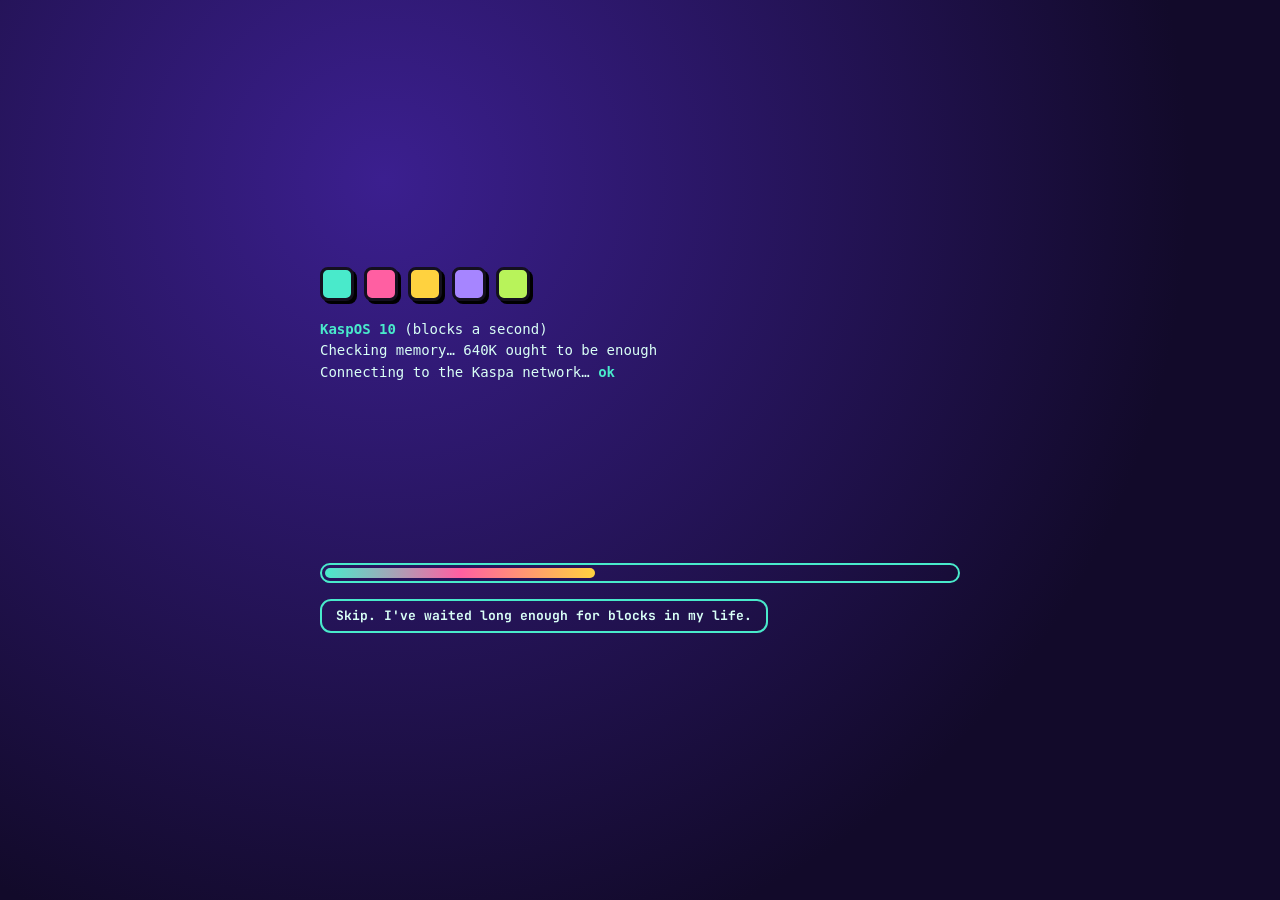
==== commit 3abd8413: "KaspOS: rebuild the explainer as a playful pretend computer" ====
--- a/index.html
+++ b/index.html
@@ -2,326 +2,82 @@
 <html lang="en">
 <head>
 <meta charset="utf-8">
-<meta name="viewport" content="width=device-width,initial-scale=1">
+<meta name="viewport" content="width=device-width, initial-scale=1, viewport-fit=cover">
 <meta name="robots" content="noindex,nofollow">
-<title>Kaspa, played live: an explainer you can poke</title>
-<meta name="description" content="A hands-on, plain-English tour of Kaspa: watch the real network beat ten times a second, try to cheat it, rob a savings jar it protects, and see what builders said on X this week.">
-<meta property="og:title" content="Kaspa, played live">
-<meta property="og:description" content="Ten blocks a second, and nobody gets thrown out. An explainer you can poke.">
+<title>KaspOS · the computer that runs on ten blocks a second</title>
+<meta name="description" content="A pretend operating system where every app is a toy that explains Kaspa. The real network beats under the wallpaper. Try to cheat it, rob a jar it protects, play its money supply on a piano. No prices, ever.">
+<meta property="og:title" content="KaspOS · the computer that runs on ten blocks a second">
+<meta property="og:description" content="Every app is a toy that explains Kaspa. Try to cheat it. Get caught. Laugh. No prices, ever.">
 <meta property="og:image" content="https://parker2017code.github.io/kaspa-explained-next/img/og.png">
-<meta name="theme-color" content="#f3eee3">
+<meta property="og:image:width" content="1200"><meta property="og:image:height" content="630">
+<meta name="twitter:card" content="summary_large_image">
+<meta name="theme-color" content="#1a1038">
 <link rel="icon" href="img/favicon.svg" type="image/svg+xml">
-<link rel="preload" href="fonts/fraunces.woff2" as="font" type="font/woff2" crossorigin>
-<link rel="preload" href="fonts/atkinson-400.woff2" as="font" type="font/woff2" crossorigin>
-<link rel="stylesheet" href="css/style.css">
+<link rel="preload" href="fonts/bricolage.woff2" as="font" type="font/woff2" crossorigin>
+<link rel="stylesheet" href="css/os.css">
 </head>
 <body>
-<a class="skip" href="#main">Skip to content</a>
-<div class="wrap">
-<header class="mast">
-  <a class="brand" href="#top" id="top">Kaspa, <i>played live</i></a>
-  <nav aria-label="Sections">
-    <a href="#pileup">Pile-up</a><a href="#photo">Who was first</a><a href="#cheat">Cheat it</a><a href="#jar">The jar</a><a href="#scale">The scale</a><a href="#overheard">Overheard</a><a href="#real">Real or not</a>
-    <span class="hint"><span class="kbd">/</span> menu</span>
-  </nav>
-</header>
+<div id="boot" role="dialog" aria-modal="true" aria-label="KaspOS is starting">
+  <div class="boot-inner">
+    <div class="boot-logo" aria-hidden="true"><span class="bk b1"></span><span class="bk b2"></span><span class="bk b3"></span><span class="bk b4"></span><span class="bk b5"></span></div>
+    <pre id="bootlog"></pre>
+    <div class="boot-bar"><div id="bootfill"></div></div>
+    <button id="bootskip" class="btn" type="button">Skip. I've waited long enough for blocks in my life.</button>
+  </div>
 </div>
 
-<main id="main">
-<div class="wrap">
-<section class="overture" aria-labelledby="h-hero">
-  <p class="tempo">Tempo: <b id="tempo">♩ = 600</b> &nbsp;·&nbsp; that's ten blocks every second</p>
-  <h1 id="h-hero">Ten blocks a second. <em>Nobody</em> gets thrown out.</h1>
-  <p class="lede">Kaspa is a digital money network kept honest by computers all over the world, with no bank in charge. Its trick: it lets lots of new pages of the shared record be written at the same time, and keeps all of them. That's the line below. It's the real network, playing right now.</p>
-  <div class="hero-actions">
-    <button class="btn" id="sound" aria-pressed="false" type="button"><span aria-hidden="true">♪</span> Hear it</button>
-    <a class="btn ghost" href="#pileup">Show me why it matters</a>
+<main id="desktop" aria-label="KaspOS desktop">
+  <h1 class="sr">KaspOS: a pretend computer where every app explains a piece of Kaspa</h1>
+  <div id="tickerbar" aria-label="Live network numbers"><div id="ticker"></div></div>
+  <canvas id="wall" aria-hidden="true"></canvas>
+  <div id="wallpaper" aria-hidden="true">
+    <div class="wp-logo">Kasp<span>OS</span></div>
+    <div class="wp-sub" id="wpsub">runs on ten blocks a second · throws nothing away</div>
+    <div class="wp-live"><b id="wp-bps">10</b> blocks a second, <span id="wp-mode">tuning in…</span></div>
   </div>
-</section>
+  <nav id="icons" aria-label="Apps"></nav>
+  <div id="windows"></div>
+  <div id="helper" aria-live="polite">
+    <button class="helper-x" id="helperx" type="button" aria-label="Hide Dag the ghost">×</button>
+    <div class="helper-bubble" id="helpertext">Boo! I'm Dag, the friendly ghost who keeps the blocks in order. Tap any app. Nothing here can lose you money.</div>
+    <button class="helper-body" id="helperbody" type="button" aria-label="Dag the ghost: tap for a tip">
+      <svg viewBox="0 0 64 72" width="58" height="66" aria-hidden="true"><path d="M8 34a24 24 0 0 1 48 0v30l-8-6-8 6-8-6-8 6-8-6-8 6z" fill="#fffaf0" stroke="#14101f" stroke-width="3.5" stroke-linejoin="round"/><circle class="eye" cx="24" cy="32" r="4.5" fill="#14101f"/><circle class="eye" cx="40" cy="32" r="4.5" fill="#14101f"/><path d="M27 43q5 4 10 0" stroke="#14101f" stroke-width="3" fill="none" stroke-linecap="round"/><circle cx="18" cy="41" r="3.5" fill="#ff8fc0"/><circle cx="46" cy="41" r="3.5" fill="#ff8fc0"/></svg>
+    </button>
+  </div>
+  <p id="disclaimer">Not an official Kaspa site · no prices, on purpose · live numbers from api.kaspa.org</p>
+  <div id="ctxmenu" class="menu" hidden></div>
+</main>
+
+<div id="taskbar">
+  <button id="startbtn" class="btn start" type="button" aria-haspopup="true" aria-expanded="false" aria-controls="startmenu"><span class="start-logo" aria-hidden="true">K</span><span id="startlabel">Start</span></button>
+  <div id="tasks" role="group" aria-label="Open apps"></div>
+  <div id="tray">
+    <button id="stickerbtn" class="tray-btn" type="button" title="Sticker book"><span aria-hidden="true">⭐</span><b id="stickcount">0</b><span class="sr"> stickers found, open sticker book</span></button>
+    <button id="soundbtn" class="tray-btn" type="button" aria-label="Sound off. Turn sound on" aria-pressed="false">🔇</button>
+    <span id="livepill" class="live-pill" title="Connection to the Kaspa network"><i></i><span id="livetxt">…</span></span>
+    <button id="clock" class="tray-btn clock" type="button" title="Clock">--:--</button>
+  </div>
+</div>
+<div id="startmenu" class="menu" hidden>
+  <div class="sm-side" aria-hidden="true"><span>Kasp<b>OS</b> 10</span></div>
+  <div class="sm-items" id="smitems" role="menu" aria-label="Start menu"></div>
 </div>
 
-<div class="stage" id="stage">
-  <canvas id="score" role="img" aria-label="A live drawing of Kaspa blocks arriving, about ten per second, each linked to the blocks before it."></canvas>
+<div id="toasts" aria-live="polite"></div>
+<div id="fx" aria-hidden="true"></div>
+<div id="shutdown" hidden role="dialog" aria-modal="true" aria-label="Shut down">
+  <div class="sd-inner">
+    <div class="sd-big">You can't switch this off.</div>
+    <p>Nobody can. Thousands of computers around the world keep Kaspa running, and none of them asked us. While you read this, it added another <b id="sd-n">50</b> blocks. You can close the tab, though. It won't take it personally.</p>
+    <button class="btn kas" id="soback" type="button">Fine, back to the toys →</button>
+  </div>
 </div>
-<div class="wrap">
-  <div class="stage-meta">
-    <span class="live"><span class="dot" id="livedot"></span><span id="livetxt">Connecting to the network…</span></span>
-    <span>Each dot is a block. Lines point at the blocks it builds on. <b>Ringed dots are real blocks you can tap.</b></span>
-  </div>
-  <dl class="readouts" aria-live="off">
-    <div><dt>Blocks added in the last minute <small>(blue)</small></dt><dd class="num" id="r-rate">…</dd></div>
-    <div><dt>Network's running block count <small>(blue score)</small></dt><dd class="num" id="r-score">…</dd></div>
-    <div><dt>Guesses per second by all miners</dt><dd class="num" id="r-hash">…</dd></div>
-    <div><dt>New coins per block, right now</dt><dd class="num" id="r-reward">…</dd></div>
-  </dl>
-  <p class="welcome" id="welcome" hidden></p>
-
-  <nav class="programme" aria-labelledby="h-prog">
-    <h2 id="h-prog">Tonight's programme</h2>
-    <ol>
-      <li><a href="#pileup"><span class="n">01</span><span class="t">The pile-up problem<em>Why fast blockchains throw work in the bin</em></span><span class="k">press 1</span></a></li>
-      <li><a href="#photo"><span class="n">02</span><span class="t">Who was first?<em>Sneak a block in late and see what happens</em></span><span class="k">press 2</span></a></li>
-      <li><a href="#coins"><span class="n">03</span><span class="t">Five friends pay at once<em>Coins, not a running tab</em></span><span class="k">press 3</span></a></li>
-      <li><a href="#cheat"><span class="n">04</span><span class="t">How hard is it to cheat?<em>Live numbers, no maths degree needed</em></span><span class="k">press 4</span></a></li>
-      <li><a href="#jar"><span class="n">05</span><span class="t">Try to rob the savings jar<em>Money that carries its own house rules</em></span><span class="k">press 5</span></a></li>
-      <li><a href="#scale"><span class="n">06</span><span class="t">The money supply plays a scale<em>Literally. It started on concert A.</em></span><span class="k">press 6</span></a></li>
-      <li><a href="#overheard"><span class="n">07</span><span class="t">Overheard on X<em>What builders said this week, translated</em></span><span class="k">press 7</span></a></li>
-      <li><a href="#real"><span class="n">08</span><span class="t">Real, testing, or just talk?<em>The status board, with receipts</em></span><span class="k">press 8</span></a></li>
-      <li><a href="#doubts"><span class="n">09</span><span class="t">Reasons to be skeptical<em>Because a fan site that only cheers is useless</em></span><span class="k">press 9</span></a></li>
-    </ol>
-  </nav>
-
-<!-- 01 -->
-<section class="mv" id="pileup" aria-labelledby="h1">
-  <div class="mv-head"><div><p class="mv-no">No. 01</p><h2 id="h1">The pile-up problem</h2></div><p class="marking">or, why Bitcoin waits ten minutes on purpose</p></div>
-  <div class="mv-body">
-    <div class="prose">
-      <p>A blockchain is a shared notebook. Every so often a computer somewhere wins the right to write the next page (a <b>block</b>) and shouts it to everyone else. Shouting takes time to cross the planet.</p>
-      <p>If two computers write a page at nearly the same moment, an ordinary blockchain can keep only one. The other page goes in the bin, with all the electricity spent making it. Bitcoin avoids the pile-up by writing one page about every ten minutes. Safe, and slow.</p>
-      <p>Kaspa's answer: stop binning. Each new block points back to <i>every</i> recent block its maker has heard of, so pages written at the same moment just sit side by side. The shape that makes is called a block<b>DAG</b>, a family tree where a child can have many parents. Since May 5, 2025 the main network has aimed for ten blocks a second.<a class="fn" href="#n2">2</a></p>
-      <p class="takeaway">Drag the speed up. Watch the chain on top start throwing pages away. The DAG underneath keeps every one.</p>
-    </div>
-    <figure class="panel" id="collide" style="margin:0">
-      <div class="panel-bar"><span>Pile-up simulator</span><span class="tag">simulation, made-up blocks</span></div>
-      <canvas id="collide-cv" height="300" aria-label="Two lanes of blocks. Top: a single chain that discards colliding blocks. Bottom: a DAG that keeps them."></canvas>
-      <div class="panel-ctl">
-        <div class="ctl"><label for="c-rate">Blocks per second</label><input id="c-rate" type="range" min="0" max="100" value="50"><output id="c-rate-o" for="c-rate"></output></div>
-        <div class="ctl"><label for="c-delay">Time for news to spread</label><input id="c-delay" type="range" min="1" max="30" value="5"><output id="c-delay-o" for="c-delay"></output></div>
-        <div class="row" role="group" aria-label="Presets"><button class="chip" data-preset="btc" type="button">Bitcoin's pace</button><button class="chip" data-preset="k1" type="button">Kaspa before 2025</button><button class="chip" data-preset="k10" type="button">Kaspa today</button></div>
-      </div>
-      <dl class="stats">
-        <div><dt>Chain: pages binned</dt><dd class="red" id="c-lost">0%</dd></div>
-        <div><dt>DAG: pages binned</dt><dd class="blue">0%</dd></div>
-        <div><dt>Odds of a clash (maths)</dt><dd id="c-p">…</dd></div>
-      </dl>
-      <p class="note">The clash odds are 1 − e<sup>−rate × delay</sup>, the standard chance that another block turns up while news is still spreading. The binned share above is measured from the animation itself.</p>
-    </figure>
-  </div>
-</section>
-
-<!-- 02 -->
-<section class="mv" id="photo" aria-labelledby="h2">
-  <div class="mv-head"><div><p class="mv-no">No. 02</p><h2 id="h2">Who was first?</h2></div><p class="marking">the group photo rule</p></div>
-  <div class="mv-body flip">
-    <figure class="panel" style="margin:0">
-      <div class="panel-bar"><span>GHOSTDAG, running in your browser</span><span class="tag">real algorithm, toy network</span></div>
-      <canvas id="gd-cv" height="320" aria-label="A small blockDAG. Blue blocks are well connected; red blocks were hidden and released late."></canvas>
-      <div class="panel-ctl">
-        <div class="row">
-          <button class="chip" id="gd-play" type="button" aria-pressed="true">Honest miners: on</button>
-          <button class="chip red" id="gd-hide" type="button" aria-pressed="false">Start a secret chain</button>
-          <button class="chip" id="gd-release" type="button" disabled>Release it</button>
-          <button class="chip" id="gd-reset" type="button">Reset</button>
-        </div>
-        <div class="ctl"><label for="gd-k">Tolerance <i>k</i></label><input id="gd-k" type="range" min="0" max="6" value="3"><output id="gd-k-o" for="gd-k">3</output></div>
-        <div class="legend"><span><span class="sw b"></span>blue: in the group photo</span><span><span class="sw r"></span>red: showed up suspiciously late</span><span><span class="sw o"></span>your secret blocks (not public yet)</span></div>
-      </div>
-      <dl class="stats">
-        <div><dt>Blue</dt><dd class="blue" id="gd-blue">0</dd></div>
-        <div><dt>Red</dt><dd class="red" id="gd-red">0</dd></div>
-        <div><dt>Secret</dt><dd id="gd-sec">0</dd></div>
-      </dl>
-      <p class="note" id="gd-msg" aria-live="polite">Honest blocks arrive. Start a secret chain, wait a few seconds, then release it.</p>
-    </figure>
-    <div class="prose">
-      <p>Keeping every block makes a new headache. If two blocks each try to spend the same coin, which one wins? You need everyone to agree on an order.</p>
-      <p>Kaspa uses a rule called <b>GHOSTDAG</b>.<a class="fn" href="#n1">1</a> Think of a group photo. Honest computers publish straight away, so their blocks all see each other and huddle together. They're coloured <b style="color:var(--blue)">blue</b>. A block that was mined in secret and pushed out later didn't see anyone, and nobody saw it. It doesn't fit in the photo, so it's coloured <b style="color:var(--red)">red</b> and goes to the back of the queue. If it clashes with a blue block, it loses.</p>
-      <p>The <i>k</i> slider is how much "we were busy at the same time" the rule forgives. The real network uses k&nbsp;=&nbsp;124, sized for news taking up to 5 seconds to spread.<a class="fn" href="#n3">3</a> This toy uses a small k so you can see it work.</p>
-      <p class="takeaway">Go on, try to cheat. The longer you hide, the redder it gets.</p>
-    </div>
-  </div>
-</section>
-
-<!-- 03 -->
-<section class="mv" id="coins" aria-labelledby="h3">
-  <div class="mv-head"><div><p class="mv-no">No. 03</p><h2 id="h3">Five friends pay at once</h2></div><p class="marking">coins, not a running tab</p></div>
-  <div class="mv-body">
-    <div class="prose">
-      <p>There are two ways to keep track of money. A <b>running tab</b>: one balance per person, updated line by line. Or a <b>wallet of coins</b>: each coin is its own object, and a payment says exactly which coins it uses up.</p>
-      <p>Kaspa, like Bitcoin, uses coins (the jargon is "UTXOs"). Because every payment names its coins, a computer can see at a glance that five payments touching five different coins can't interfere, and check them side by side. Two payments grabbing the <i>same</i> coin get caught instantly.</p>
-      <p class="takeaway">Press go. Then press it again with a double-spender in the queue.</p>
-    </div>
-    <figure class="panel" style="margin:0">
-      <div class="panel-bar"><span>Checkout race</span><span class="tag">illustration</span></div>
-      <div class="lanes">
-        <div class="lane"><h3>Running tab</h3><p class="sub">one shared balance, one line at a time</p><div id="tab-list"></div><p class="clock" id="tab-clock">0 steps</p></div>
-        <div class="lane"><h3>Wallet of coins</h3><p class="sub">each payment names its coins</p><div id="coin-list"></div><p class="clock" id="coin-clock">0 steps</p></div>
-      </div>
-      <div class="panel-ctl"><div class="row"><button class="btn sm" id="race" type="button">Go</button><label class="check"><input type="checkbox" id="dbl"> Add a double-spender</label></div></div>
-      <p class="note">Simplified on purpose. Account-style systems have their own tricks for parallel work; the point here is that coins make "who touches what" obvious.</p>
-    </figure>
-  </div>
-</section>
-
-<!-- 04 -->
-<section class="mv" id="cheat" aria-labelledby="h4">
-  <div class="mv-head"><div><p class="mv-no">No. 04</p><h2 id="h4">How hard is it to cheat?</h2></div><p class="marking">priced in effort, not euros</p></div>
-  <div class="mv-body flip">
-    <figure class="panel" style="margin:0">
-      <div class="panel-bar"><span>Cheater's calculator</span><span class="tag" id="att-tag">live hashrate</span></div>
-      <div class="panel-ctl" style="border-top:0">
-        <div class="ctl"><label for="att-q">Your share of all mining</label><input id="att-q" type="range" min="1" max="60" value="20"><output id="att-q-o" for="att-q"></output></div>
-        <div class="ctl"><label for="att-z">Shop waits for</label><input id="att-z" type="range" min="1" max="120" value="10"><output id="att-z-o" for="att-z"></output></div>
-      </div>
-      <canvas id="att-cv" height="220" aria-label="Chart of the chance an attacker catches up, falling as the wait grows."></canvas>
-      <dl class="stats">
-        <div><dt>Chance your fake history wins</dt><dd class="red" id="att-p">…</dd></div>
-        <div><dt>Mining power you'd need</dt><dd id="att-need">…</dd></div>
-      </dl>
-      <p class="note">Uses the catch-up formula from the 2008 Bitcoin paper,<a class="fn" href="#n9">9</a> counting blocks at ten a second. It's a teaching model: it ignores the delays that GHOSTDAG's real security analysis is built around. Past 50%, no amount of waiting saves you. That's true of every proof-of-work network.</p>
-    </figure>
-    <div class="prose">
-      <p>To fake history you'd have to out-build everyone else, and "building" here means guessing. Miners race to find a number that makes a block's fingerprint come out right. There's no shortcut; you just guess, really fast.</p>
-      <p id="guess-fact">Right now all Kaspa miners together make about <b class="num" id="g-hash">…</b> guesses every second. If every person on Earth made one guess per second, it would take them <b class="num" id="g-years">…</b> to match <i>one second</i> of that.</p>
-      <p>A shop that waits a few seconds before handing over the goods makes a cheat very unlikely unless the cheater controls a big slice of all mining. And after 12 hours, nodes treat a block as settled and refuse to rewrite it, no matter who asks.<a class="fn" href="#n4">4</a></p>
-      <p class="takeaway">Slide your share past 50%. That's the cliff every proof-of-work network lives next to.</p>
-    </div>
-  </div>
-</section>
-
-<!-- 05 -->
-<section class="mv" id="jar" aria-labelledby="h5">
-  <div class="mv-head"><div><p class="mv-no">No. 05</p><h2 id="h5">Try to rob the savings jar</h2></div><p class="marking">money with house rules, live since June 30, 2026</p></div>
-  <div class="mv-body">
-    <div class="prose">
-      <p>Normally, whoever holds the key can spend the coin. Full stop. Lose your key to a thief and it's gone.</p>
-      <p>Since the <b>Toccata</b> upgrade switched on (June 30, 2026), Kaspa coins can carry <b>covenants</b>: rules about where the money may go next, checked by every computer on the network.<a class="fn" href="#n5">5</a> The rules travel with the coin, like terms printed on a banknote. A language for writing them, SilverScript, reached version 1.0 in September.<a class="fn" href="#n6">6</a></p>
-      <p>Here's a savings jar with three house rules. Spend from it. Then try to rob it.</p>
-      <p class="takeaway">Even with the stolen key, the thief can't take more than pocket money.</p>
-    </div>
-    <figure class="panel" style="margin:0">
-      <div class="panel-bar"><span>The savings jar</span><span class="tag">illustration, not a deployed contract</span></div>
-      <div class="vault">
-        <div>
-          <p class="sub" style="margin:0;font-size:.8rem;color:var(--ink-2)">In the jar</p>
-          <p class="balance num" id="v-bal">1,000 KAS</p>
-          <ol class="rules" id="v-rules">
-            <li>Up to <b>50 KAS</b> per spend can go anywhere.</li>
-            <li>Anything bigger may only go to <b>your savings address</b>.</li>
-            <li>The change must stay in a jar <b>with these same rules</b>.</li>
-          </ol>
-        </div>
-        <div>
-          <div class="row" role="group" aria-label="Try a spend">
-            <button class="chip" data-try="coffee" type="button">☕ Pay a café 4.5</button>
-            <button class="chip" data-try="rent" type="button">Pay rent 900</button>
-            <button class="chip" data-try="save" type="button">Move 900 to savings</button>
-            <button class="chip red" data-try="thief" type="button">🦹 Thief: take it all</button>
-            <button class="chip red" data-try="sneaky" type="button">Sneaky: 40, change to a plain wallet</button>
-          </div>
-          <div class="builder">
-            <div class="ctl"><label for="v-amt">Amount</label><input id="v-amt" type="range" min="1" max="1000" value="25"><output id="v-amt-o" for="v-amt">25</output></div>
-            <label>To <select id="v-to"><option value="any">a stranger's address</option><option value="save">your savings address</option></select></label>
-            <label class="check"><input type="checkbox" id="v-keep" checked> Keep the change under the jar's rules</label>
-            <button class="btn sm" id="v-send" type="button">Try this spend</button>
-          </div>
-          <div class="verdict" id="v-verdict" aria-live="polite">Pick a spend.</div>
-          <button class="chip" id="v-refill" type="button" style="margin-top:8px">Refill jar</button>
-        </div>
-      </div>
-      <p class="note">Covenants check the outgoing transaction itself: amounts, destinations, and whether the change keeps the same rules (KIP-17 covenants and KIP-20 covenant IDs).<a class="fn" href="#n5">5</a> Rules like these are possible today; this jar is a teaching example.</p>
-    </figure>
-  </div>
-  <div class="prose" style="margin-top:28px;max-width:80ch">
-    <h3 style="font-size:1.6rem;margin-bottom:8px">Tokens are the same trick</h3>
-    <p>A <b>token</b> (say, points for a game or a coin someone launches) can be built as a coin that carries a rulebook: "this coin also holds 25 of token X, and here's how it may move". On October 21, 2026 the shared rulebook for that, <b>KCC-20</b>, became final.<a class="fn" href="#n7">7</a> It's an agreement between builders about formats, not a change to Kaspa itself, and it needed no further network upgrade. Final doesn't mean safe: anyone can launch a token, and most are junk.</p>
-  </div>
-</section>
-
-<!-- 06 -->
-<section class="mv" id="scale" aria-labelledby="h6">
-  <div class="mv-head"><div><p class="mv-no">No. 06</p><h2 id="h6">The money supply plays a scale</h2></div><p class="marking">chromatic, descending, very slowly</p></div>
-  <div class="prose" style="max-width:80ch">
-    <p>New coins are how miners get paid. Kaspa's schedule is written in its code as a table,<a class="fn" href="#n8">8</a> and it is weirdly musical. The first step paid out <b>440 KAS a second</b>. 440 is concert A, the note orchestras tune to. Every month the payout drops by one <b>semitone</b>, the gap between neighbouring piano keys. Twelve semitones make an octave, so the payout halves every year.</p>
-    <p id="scale-now">Right now it's <b class="num" id="s-now">…</b> KAS a second, which as a pitch is <b id="s-note">…</b>. That's below what most speakers can play. The next key down arrives <b id="s-next">…</b>.</p>
-  </div>
-  <figure class="panel" style="margin:20px 0 0">
-    <div class="panel-bar"><span>The emission keyboard · one key = one month</span><span class="tag" id="s-tag">from the node's own table</span></div>
-    <div class="keys-wrap" tabindex="0" role="group" aria-label="Emission keyboard, scrolls sideways"><canvas id="keys-cv" height="230" aria-label="Piano keys from 440 down to zero; the current month is highlighted."></canvas></div>
-    <div class="panel-ctl"><div class="row"><button class="btn sm" id="s-play" type="button">▶ Play the schedule so far</button><span class="note" style="border:0;padding:0" id="s-hover">Tap any key to hear it and see its month.</span></div></div>
-    <dl class="stats">
-      <div><dt>Coins out so far</dt><dd class="num" id="s-circ">…</dd></div>
-      <div><dt>The most there will ever be</dt><dd class="num">28,704,035,605</dd></div>
-      <div><dt>Share already out</dt><dd class="num teal" id="s-pct">…</dd></div>
-    </dl>
-    <p class="note">Notes are played several octaves up so you can hear them. Reward is per second; at ten blocks a second each block gets a tenth. The table has 426 monthly steps, then zero.</p>
-  </figure>
-</section>
-
-<!-- 07 -->
-<section class="mv" id="overheard" aria-labelledby="h7">
-  <div class="mv-head"><div><p class="mv-no">No. 07</p><h2 id="h7">Overheard on X</h2></div><p class="marking" id="feed-upd">translated into human</p></div>
-  <p class="prose" style="max-width:80ch">What people building Kaspa posted recently, with a plain-English line under each. The translations are ours; tap through to read the original. We skip price talk and token shilling. There's plenty of that elsewhere.</p>
-  <div class="feed" id="feed"><p>Loading posts…</p></div>
-</section>
-
-<!-- 08 -->
-<section class="mv" id="real" aria-labelledby="h8">
-  <div class="mv-head"><div><p class="mv-no">No. 08</p><h2 id="h8">Real, testing, or just talk?</h2></div><p class="marking">checked October 27, 2026</p></div>
-  <p class="prose" style="max-width:80ch">Crypto loves to blur "we shipped it" into "someone tweeted a diagram". Here's where things actually stand, with a receipt for each.</p>
-  <div class="filter" role="group" aria-label="Filter"><button class="chip" aria-pressed="true" data-f="all" type="button">Everything</button><button class="chip" aria-pressed="false" data-f="live" type="button">Live</button><button class="chip" aria-pressed="false" data-f="test" type="button">Testing</button><button class="chip" aria-pressed="false" data-f="page" type="button">On paper</button><button class="chip" aria-pressed="false" data-f="comp" type="button">Research</button></div>
-  <div class="board" id="board"></div>
-</section>
-
-<!-- 09 -->
-<section class="mv" id="doubts" aria-labelledby="h9">
-  <div class="mv-head"><div><p class="mv-no">No. 09</p><h2 id="h9">Reasons to be skeptical</h2></div><p class="marking">a fan site that only cheers is useless</p></div>
-  <ul class="risks">
-    <li><b>Speed costs something</b><p>Ten blocks a second means more data for every computer that checks the network. Push too far and only big operators can afford to check.</p><p class="settle">Watch for: lots of independent people running nodes.</p></li>
-    <li><b>Who pays miners later?</b><p>The new-coin payout halves every year. Eventually fees have to cover security, and today they're tiny.</p><p class="settle">Watch for: real fee income growing over years.</p></li>
-    <li><b>Electricity is the bill</b><p>Proof of work buys security with power and chips. Faster blocks don't make that bill smaller.</p><p class="settle">Nothing settles this. It's the design.</p></li>
-    <li><b>Mining is concentrated</b><p>Few companies make the special mining chips, and mining pools cluster.</p><p class="settle">Watch for: production spread across many hands over time.</p></li>
-    <li><b>Roadmaps aren't products</b><p>The next big consensus upgrade (DAGKnight), "verifiable programs", and native finance apps are separate projects on separate timelines. A demo of one proves nothing about the others.</p><p class="settle">Watch for: main-network releases people use twice.</p></li>
-    <li><b>Cool tech, real users?</b><p>Cheap, fast payments are what apps need to exist. They aren't proof anyone wants those apps.</p><p class="settle">Watch for: people coming back because it's better than an ordinary website.</p></li>
-  </ul>
-</section>
-
-<section class="notes" id="notes" aria-labelledby="hn">
-  <h2 id="hn" style="font-size:1.4rem;margin:56px 0 12px">Receipts</h2>
-  <ol>
-    <li id="n1">GHOSTDAG / PHANTOM paper, Sompolinsky, Wyborski, Zohar. <a href="https://eprint.iacr.org/2018/104">eprint.iacr.org/2018/104</a></li>
-    <li id="n2">Crescendo upgrade to 10 blocks/second, activation DAA score 110,165,000, projected May 5, 2025. <a href="https://github.com/kaspanet/rusty-kaspa/releases/tag/v1.0.0">rusty-kaspa v1.0.0 release</a> · <a href="https://github.com/kaspanet/kips/blob/master/kip-0014.md">KIP-14</a></li>
-    <li id="n3">k = 124 at 10 BPS, up to 16 parents per block, 5-second network delay bound. <a href="https://github.com/kaspanet/rusty-kaspa/blob/master/consensus/core/src/config/bps.rs">bps.rs</a> · <a href="https://github.com/kaspanet/rusty-kaspa/blob/master/consensus/core/src/config/constants.rs">constants.rs</a></li>
-    <li id="n4">Finality duration 43,200 seconds (12 hours). <a href="https://github.com/kaspanet/rusty-kaspa/blob/master/consensus/core/src/config/constants.rs">constants.rs</a></li>
-    <li id="n5">Toccata activated on mainnet at DAA score 474,165,565 (about June 30, 2026). <a href="https://github.com/kaspanet/rusty-kaspa/releases/tag/v2.0.0">rusty-kaspa v2.0.0</a> · <a href="https://github.com/kaspanet/kips/blob/master/kip-0017.md">KIP-17 covenants</a> · <a href="https://github.com/kaspanet/kips/blob/master/kip-0020.md">KIP-20 covenant IDs</a> · <a href="https://github.com/kaspanet/kips/blob/master/kip-0016.md">KIP-16 ZK verification</a></li>
-    <li id="n6">SilverScript v1.0.0, September 9, 2026. <a href="https://github.com/kaspanet/silverscript/releases">kaspanet/silverscript releases</a></li>
-    <li id="n7">KCC-20 Fungible Token Covenant Specification, Final; KCCs "do not propose changes to Kaspa consensus". <a href="https://github.com/kaspanet/kccs/blob/main/kcc-0020.md">kcc-0020.md</a> · <a href="https://github.com/kaspanet/kccs">KCC README</a></li>
-    <li id="n8">Subsidy table: 426 monthly steps starting at 44,000,000,000 sompi (440 KAS) per second, each 2<sup>−1/12</sup> of the last; SECONDS_PER_MONTH = 2,629,800. <a href="https://github.com/kaspanet/rusty-kaspa/blob/master/consensus/src/processes/coinbase.rs">coinbase.rs</a></li>
-    <li id="n9">Bitcoin whitepaper, section 11, "Calculations". <a href="https://bitcoin.org/bitcoin.pdf">bitcoin.org/bitcoin.pdf</a></li>
-    <li id="n10">Live numbers: blue score, hashrate, block reward, coin supply, next reward step. <a href="https://api.kaspa.org/docs">api.kaspa.org</a> (public Kaspa REST API). Real block details link to <a href="https://explorer.kaspa.org">explorer.kaspa.org</a>.</li>
-    <li id="n11">DAGKnight paper, <a href="https://eprint.iacr.org/2022/1494">eprint.iacr.org/2022/1494</a>; status Proposed, <a href="https://github.com/kaspanet/kips/blob/master/kip-0002.md">KIP-2</a>.</li>
-    <li id="n12">Rusty Kaspa v2.1.0, September 22, 2026. <a href="https://github.com/kaspanet/rusty-kaspa/releases">rusty-kaspa releases</a></li>
-  </ol>
-</section>
-</div>
-</main>
-
-<div class="wrap">
-<footer>
-  <p class="fine">An independent explainer. <b>Not an official Kaspa site</b>, not affiliated with any Kaspa team, and not investment advice: there are no prices here on purpose. Live numbers come from the public api.kaspa.org; if it's unreachable the page says so and draws a simulated rhythm instead. X posts belong to their authors; the plain-English lines are ours. Spotted a mistake? That's a bug. Keys: <span class="kbd">/</span> menu, <span class="kbd">1</span>–<span class="kbd">9</span> jump, <span class="kbd">s</span> sound.</p>
-</footer>
-</div>
-
-<div class="conductor" role="region" aria-label="Live network bar">
-  <span><span class="beat" id="beat" aria-hidden="true"></span><span class="lbl">live</span></span>
-  <span><span class="lbl">♩=</span><b id="c-tempo">…</b></span>
-  <span class="opt"><span class="lbl">blocks since you arrived</span><b id="c-since">0</b></span>
-  <span class="opt"><span class="lbl">next coin step</span><b id="c-next">…</b></span>
-  <span class="grow"></span>
-  <button type="button" id="c-share" class="opt">Share this moment</button>
-  <button type="button" id="c-sound" aria-pressed="false" aria-label="Sound">♪ sound</button>
-  <button type="button" id="c-menu" aria-label="Open menu">/ menu</button>
-</div>
-
-<div class="pal" id="pal" hidden role="dialog" aria-modal="true" aria-label="Jump to">
-  <div class="pal-box"><input id="pal-in" type="text" placeholder="Jump to… (try 'jar', 'cheat', 'scale')" aria-label="Search sections"><ul id="pal-list" role="listbox"></ul></div>
-</div>
-<div class="toast" id="toast" hidden role="status"></div>
-
-<script src="js/live.js" defer></script>
-<script src="js/score.js" defer></script>
-<script src="js/demos.js" defer></script>
-<script src="js/play.js" defer></script>
-<script src="js/ui.js" defer></script>
+<script src="js/live.js"></script>
+<script src="js/data.js"></script>
+<script src="js/core.js"></script>
+<script src="js/wall.js"></script>
+<script src="js/apps-a.js"></script>
+<script src="js/apps-b.js"></script>
+<script src="js/wm.js"></script>
 </body>
 </html>
--- a/css/os.css
+++ b/css/os.css
@@ -0,0 +1,296 @@
+@font-face{font-family:Brico;src:url(../fonts/bricolage.woff2) format("woff2");font-weight:500 800;font-display:swap}
+@font-face{font-family:Atk;src:url(../fonts/atkinson-400.woff2) format("woff2");font-weight:400;font-display:swap}
+@font-face{font-family:Atk;src:url(../fonts/atkinson-700.woff2) format("woff2");font-weight:700;font-display:swap}
+@font-face{font-family:JB;src:url(../fonts/jbmono.woff2) format("woff2");font-display:swap}
+:root{
+  --ink:#14101f;--paper:#fffaf0;--paper2:#f3ecdc;--kas:#49eacb;--kas2:#1fb89b;--pink:#ff5fa2;--yellow:#ffd23f;--violet:#a685ff;--lime:#b8f35a;--orange:#ff8a3d;--sky:#5ac8fa;--red:#ff4d4d;--blue:#3b6cff;
+  --tick:30px;--bar:56px;--r:14px;
+  --ui:Atk,"Segoe UI",system-ui,sans-serif;--disp:Brico,Atk,system-ui,sans-serif;--mono:JB,ui-monospace,Menlo,monospace;
+}
+*{box-sizing:border-box}
+html,body{margin:0;height:100%;overflow:hidden;font-family:var(--ui);color:var(--ink);background:#1a1038;-webkit-tap-highlight-color:transparent}
+button,input,select{font:inherit;color:inherit}
+button{cursor:pointer}
+a{color:#2a3fd1}
+.sr{position:absolute;width:1px;height:1px;overflow:hidden;clip:rect(0 0 0 0);white-space:nowrap}
+:focus-visible{outline:3px solid var(--yellow);outline-offset:2px}
+.btn{display:inline-flex;align-items:center;justify-content:center;gap:6px;background:var(--paper);border:2.5px solid var(--ink);border-radius:11px;box-shadow:3px 3px 0 var(--ink);padding:8px 14px;font-weight:700;font-size:15px;line-height:1.15;transition:transform .08s,box-shadow .08s;text-decoration:none;color:var(--ink)}
+.btn:hover{transform:translate(-1px,-1px);box-shadow:4px 4px 0 var(--ink)}
+.btn:active{transform:translate(2px,2px);box-shadow:1px 1px 0 var(--ink)}
+.btn.kas{background:var(--kas)}.btn.pink{background:var(--pink)}.btn.yellow{background:var(--yellow)}.btn.violet{background:var(--violet)}.btn.lime{background:var(--lime)}.btn.orange{background:var(--orange)}.btn.sky{background:var(--sky)}.btn.red{background:var(--red)}
+.btn.sm{padding:5px 10px;font-size:13px;border-radius:9px;box-shadow:2px 2px 0 var(--ink)}
+.btn[aria-pressed="true"]{background:var(--ink);color:var(--paper)}
+.btn:disabled{opacity:.45;cursor:not-allowed;transform:none}
+
+/* BOOT */
+#boot{position:fixed;inset:0;z-index:9999;display:grid;place-items:center;background:radial-gradient(circle at 30% 20%,#3b1f8f,#120a2a 70%);color:var(--kas);font-family:var(--mono);transition:opacity .45s}
+#boot.gone{opacity:0;pointer-events:none}
+.boot-inner{width:min(640px,92vw)}
+.boot-logo{display:flex;gap:10px;margin-bottom:18px}
+.bk{width:34px;height:34px;border:3px solid var(--ink);border-radius:8px;box-shadow:3px 3px 0 #000;animation:drop .6s cubic-bezier(.3,1.6,.5,1) both}
+.b1{background:var(--kas)}.b2{background:var(--pink);animation-delay:.1s}.b3{background:var(--yellow);animation-delay:.2s}.b4{background:var(--violet);animation-delay:.3s}.b5{background:var(--lime);animation-delay:.4s}
+@keyframes drop{from{transform:translateY(-60px) rotate(-30deg);opacity:0}}
+#bootlog{white-space:pre-wrap;font-size:14px;line-height:1.55;min-height:230px;margin:0 0 14px;color:#d9fff6}
+#bootlog b{color:var(--kas)}
+.boot-bar{height:20px;border:2.5px solid var(--kas);border-radius:20px;padding:3px;margin-bottom:16px}
+#bootfill{height:100%;width:0;border-radius:20px;background:linear-gradient(90deg,var(--kas),var(--pink),var(--yellow));transition:width .2s}
+#bootskip{background:transparent;color:#d9fff6;border-color:var(--kas);box-shadow:none;font-family:var(--mono);font-size:13px}
+
+/* DESKTOP */
+#desktop{position:fixed;inset:0 0 var(--bar) 0;overflow:hidden;background:
+ radial-gradient(circle at 12% 18%,rgba(255,95,162,.55),transparent 38%),
+ radial-gradient(circle at 85% 80%,rgba(73,234,203,.55),transparent 42%),
+ radial-gradient(circle at 70% 10%,rgba(255,210,63,.35),transparent 30%),
+ linear-gradient(140deg,#2a1477,#5b2bd1 48%,#0f7f7a)}
+#wall{position:absolute;inset:var(--tick) 0 0 0;width:100%;height:calc(100% - var(--tick));display:block}
+body.night #desktop{filter:brightness(.6) saturate(.8)}
+#tickerbar{position:absolute;top:0;left:0;right:0;height:var(--tick);background:var(--ink);color:var(--kas);font-family:var(--mono);font-size:13px;overflow:hidden;white-space:nowrap;border-bottom:3px solid var(--kas);z-index:5}
+#ticker{display:inline-flex;animation:tick 90s linear infinite;line-height:27px}
+.tk-half{display:inline-flex;gap:34px;padding-right:34px}
+#tickerbar:hover #ticker{animation-play-state:paused}
+@keyframes tick{to{transform:translateX(-50%)}}
+.tk{background:none;border:0;padding:0;color:inherit;font:inherit;cursor:pointer}
+.tk b{color:#fff;font-weight:400}.tk .v{color:var(--lime)}.tk i{color:#ffb4d6;font-style:normal}
+#wallpaper{position:absolute;right:4vw;bottom:5vh;text-align:right;color:#fff;user-select:none;pointer-events:none}
+.wp-logo{font-family:var(--disp);font-weight:800;font-size:clamp(54px,9vw,128px);line-height:.85;letter-spacing:-.04em;color:rgba(255,255,255,.92);text-shadow:5px 5px 0 var(--ink);-webkit-text-stroke:2px var(--ink)}
+.wp-logo span{color:var(--kas)}
+.wp-sub{font-family:var(--mono);font-size:15px;margin-top:10px;color:#fff;text-shadow:1px 1px 0 var(--ink),0 0 6px var(--ink)}
+.wp-live{display:inline-block;margin-top:8px;font-family:var(--mono);font-size:13px;background:var(--ink);color:#fff;border-radius:20px;padding:4px 10px}
+.wp-live b{color:var(--kas)}
+#disclaimer{position:absolute;left:12px;bottom:6px;margin:0;font-size:12px;color:#fff;font-family:var(--mono);background:rgba(20,16,31,.78);padding:2px 8px;border-radius:8px;z-index:3}
+
+#icons{position:absolute;top:calc(var(--tick) + 12px);left:12px;bottom:34px;display:grid;grid-auto-flow:column;grid-template-rows:repeat(auto-fill,98px);grid-auto-columns:96px;gap:4px 8px;z-index:2}
+.ico{width:94px;height:96px;display:flex;flex-direction:column;align-items:center;gap:5px;background:none;border:0;border-radius:12px;color:#fff;padding:4px 2px;font-size:12.5px;text-align:center;position:relative}
+.ico .emo{width:54px;height:54px;display:grid;place-items:center;font-size:30px;border:3px solid var(--ink);border-radius:15px;box-shadow:3px 3px 0 var(--ink);background:var(--c,var(--paper));transition:transform .15s}
+.ico:hover .emo{transform:translateY(-4px) rotate(-6deg)}
+.ico:active .emo{transform:scale(.92)}
+.ico .lbl{line-height:1.15;background:rgba(20,16,31,.82);padding:2px 6px;border-radius:7px;font-weight:700}
+.ico.sel .lbl{background:var(--ink);outline:2px solid var(--kas)}
+.ico .new{position:absolute;top:0;right:12px;background:var(--yellow);color:var(--ink);border:2px solid var(--ink);border-radius:10px;font-size:10px;font-weight:700;padding:0 4px}
+
+/* WINDOWS */
+.win{position:absolute;min-width:280px;min-height:180px;background:var(--paper);border:3px solid var(--ink);border-radius:var(--r);box-shadow:8px 8px 0 var(--ink);display:flex;flex-direction:column;z-index:10;animation:pop .22s cubic-bezier(.3,1.5,.6,1);overflow:hidden}
+@keyframes pop{from{transform:scale(.85) translateY(10px);opacity:0}}
+.win.min{display:none}
+.win.max{left:0!important;top:var(--tick)!important;width:100%!important;height:calc(100% - var(--tick))!important;border-radius:0}
+.win.closing{animation:shrink .16s ease-in forwards}
+@keyframes shrink{to{transform:scale(.8);opacity:0}}
+.titlebar{display:flex;align-items:center;gap:8px;padding:6px 6px 6px 10px;background:var(--c,var(--kas));border-bottom:3px solid var(--ink);font-family:var(--disp);font-weight:800;font-size:16px;user-select:none;touch-action:none;cursor:grab}
+.win.inactive .titlebar{filter:saturate(.35) brightness(1.05)}
+.t-ico{font-size:18px}
+.t-txt{flex:1;white-space:nowrap;overflow:hidden;text-overflow:ellipsis}
+.tb-btn{width:28px;height:26px;padding:0;border:2.5px solid var(--ink);border-radius:8px;background:var(--paper);font-weight:800;font-size:14px;line-height:1}
+.tb-btn.x:hover{background:var(--red)}
+.win-body{flex:1;overflow:auto;padding:14px;font-size:15px;line-height:1.45;position:relative}
+.win-status{border-top:2.5px solid var(--ink);padding:4px 10px;font-size:12px;font-family:var(--mono);background:var(--paper2);white-space:nowrap;overflow:hidden;text-overflow:ellipsis}
+
+/* TASKBAR */
+#taskbar{position:fixed;left:0;right:0;bottom:0;height:var(--bar);background:var(--paper);border-top:3px solid var(--ink);display:flex;align-items:center;gap:8px;padding:6px 8px;z-index:1000}
+.start{height:40px;font-family:var(--disp);font-size:17px;background:var(--kas)}
+.start-logo{display:inline-grid;place-items:center;width:24px;height:24px;background:var(--ink);color:var(--kas);border-radius:7px;font-weight:800;transition:transform .3s}
+.start:hover .start-logo{transform:rotate(-12deg) scale(1.1)}
+.start[aria-expanded="true"]{background:var(--ink);color:var(--paper)}
+#tasks{flex:1;display:flex;gap:6px;overflow-x:auto;overflow-y:hidden;scrollbar-width:none;min-width:0}
+.task{height:38px;max-width:180px;min-width:44px;white-space:nowrap;overflow:hidden;font-size:13px;padding:4px 10px;box-shadow:2px 2px 0 var(--ink);justify-content:flex-start}
+.task .tt{overflow:hidden;text-overflow:ellipsis}
+.task.active{background:var(--yellow)}
+#tray{display:flex;align-items:center;gap:4px;height:40px;padding:0 6px;border:2.5px solid var(--ink);border-radius:11px;background:var(--paper2)}
+.tray-btn{background:none;border:0;padding:4px 6px;font-size:16px;border-radius:8px;display:inline-flex;align-items:center;gap:3px}
+.tray-btn:hover{background:#fff}
+.tray-btn b{font-size:13px;font-family:var(--mono)}
+.clock{font-family:var(--mono);font-weight:700;font-size:13px}
+.live-pill{display:inline-flex;align-items:center;gap:5px;font-family:var(--mono);font-size:12px;padding:2px 8px;border-radius:20px;background:var(--ink);color:#fff}
+.live-pill i{width:9px;height:9px;border-radius:50%;background:#999}
+.live-pill.on i{background:var(--kas);box-shadow:0 0 0 0 var(--kas);animation:pulse 1s infinite}
+.live-pill.off i{background:var(--orange)}
+@keyframes pulse{70%{box-shadow:0 0 0 7px rgba(73,234,203,0)}}
+
+/* MENUS */
+.menu{position:fixed;background:var(--paper);border:3px solid var(--ink);border-radius:var(--r);box-shadow:6px 6px 0 var(--ink);z-index:2000;overflow:hidden}
+#startmenu{left:8px;bottom:calc(var(--bar) + 8px);display:flex;width:330px;max-height:calc(100% - var(--bar) - 20px)}
+#startmenu[hidden],#ctxmenu[hidden]{display:none}
+.sm-side{width:40px;background:linear-gradient(0deg,var(--violet),var(--pink));border-right:3px solid var(--ink);display:flex;align-items:flex-end;justify-content:center;padding:10px 0}
+.sm-side span{writing-mode:vertical-rl;transform:rotate(180deg);font-family:var(--disp);font-weight:800;font-size:20px;color:#fff;letter-spacing:.02em}
+.sm-side b{color:var(--yellow)}
+.sm-items{flex:1;padding:6px;overflow:auto}
+.mi{display:flex;align-items:center;gap:10px;width:100%;background:none;border:0;border-radius:9px;padding:7px 10px;text-align:left;font-size:14.5px}
+.mi:hover,.mi:focus-visible{background:var(--kas);outline:none}
+.mi .emo{font-size:20px;width:26px;text-align:center}
+.mi small{display:block;font-size:12px;color:#4a4458}
+.sep{border-top:2.5px dashed var(--ink);margin:6px 4px}
+#ctxmenu{min-width:240px;padding:5px}
+
+/* HELPER */
+#helper{position:absolute;right:16px;bottom:34px;z-index:900;display:flex;align-items:flex-end;gap:6px;max-width:340px}
+#helper.hidden{display:none}
+.helper-bubble{background:var(--paper);border:3px solid var(--ink);border-radius:16px 16px 4px 16px;padding:10px 12px;font-size:14px;box-shadow:4px 4px 0 var(--ink);margin-bottom:46px}
+#helper.quiet .helper-bubble{display:none}
+.helper-body{background:none;border:0;padding:0;animation:float 3s ease-in-out infinite}
+@keyframes float{50%{transform:translateY(-8px) rotate(4deg)}}
+.helper-x{position:absolute;top:-10px;left:-10px;width:26px;height:26px;border-radius:50%;border:2.5px solid var(--ink);background:var(--paper);font-weight:800;padding:0;line-height:18px;z-index:2}
+#helper.quiet .helper-x{display:none}
+
+/* TOASTS + FX */
+#toasts{position:fixed;top:calc(var(--tick) + 12px);left:50%;transform:translateX(-50%);z-index:3000;display:flex;flex-direction:column;gap:6px;align-items:center;pointer-events:none;width:min(92vw,540px)}
+.toast{background:var(--ink);color:#fff;font-size:14.5px;padding:9px 14px;border:2.5px solid var(--kas);border-radius:12px;box-shadow:4px 4px 0 rgba(0,0,0,.4);animation:tin .25s cubic-bezier(.3,1.5,.6,1)}
+.toast.st{border-color:var(--yellow);background:#2b1b4f}
+@keyframes tin{from{transform:translateY(-12px) scale(.9);opacity:0}}
+#fx{position:fixed;inset:0;pointer-events:none;z-index:2500;overflow:hidden}
+.fall{position:absolute;top:-50px;animation:fall linear forwards}
+@keyframes fall{to{transform:translateY(110vh) rotate(var(--r,360deg))}}
+.float{position:absolute;font-weight:800;font-family:var(--disp);font-size:20px;animation:up 1.6s ease-out forwards;transform:rotate(var(--r,0))}
+@keyframes up{to{transform:translateY(-70px) rotate(var(--r,0));opacity:0}}
+.gmb{position:absolute;font-family:var(--disp);font-weight:800;font-size:22px;border:3px solid var(--ink);border-radius:14px;padding:4px 12px;box-shadow:3px 3px 0 var(--ink);animation:gmb 2.6s ease forwards}
+@keyframes gmb{0%{transform:scale(0)}15%{transform:scale(1.15)}25%{transform:scale(1)}85%{opacity:1}100%{opacity:0;transform:translateY(-30px)}}
+#shutdown{position:fixed;inset:0;z-index:5000;background:var(--ink);color:#fff;display:grid;place-items:center;text-align:center;padding:20px}
+#shutdown[hidden]{display:none}
+.sd-inner{max-width:520px}
+.sd-big{font-family:var(--disp);font-weight:800;font-size:clamp(34px,7vw,60px);color:var(--kas);margin-bottom:10px}
+body.tilt #desktop{transform:rotate(-2deg);transition:transform .3s}
+
+/* SHARED APP BITS */
+.lead{font-size:16px;margin:0 0 10px}
+.kick{font-family:var(--disp);font-weight:800;font-size:22px;line-height:1.1;margin:0 0 6px}
+.muted{color:#4a4458;font-size:13px}
+.tag{display:inline-block;font-family:var(--mono);font-size:11.5px;border:2px solid var(--ink);border-radius:20px;padding:1px 8px;background:var(--paper2);vertical-align:middle}
+.tag.live{background:var(--kas)}.tag.sim{background:var(--yellow)}.tag.toy{background:#ffd6e8}
+.row{display:flex;gap:8px;flex-wrap:wrap;align-items:center;margin:8px 0}
+.panel{border:2.5px solid var(--ink);border-radius:12px;background:#fff;padding:10px 12px;box-shadow:3px 3px 0 var(--ink)}
+.stats{display:grid;grid-template-columns:repeat(auto-fit,minmax(130px,1fr));gap:8px;margin:10px 0}
+.stat{border:2.5px solid var(--ink);border-radius:12px;padding:8px 10px;background:#fff}
+.stat b{display:block;font-family:var(--disp);font-weight:800;font-size:22px;line-height:1.1}
+.stat span{font-size:12px;color:#4a4458}
+.verdict{margin-top:10px;padding:10px 12px;border:2.5px solid var(--ink);border-radius:12px;background:var(--paper2);font-weight:700;min-height:44px}
+.verdict.ok{background:var(--kas)}.verdict.no{background:var(--red);animation:shake .35s}
+@keyframes shake{25%{transform:translateX(-6px)}75%{transform:translateX(6px)}}
+.cv{display:block;width:100%;border:2.5px solid var(--ink);border-radius:12px;background:#120b2c}
+label.sl{display:grid;grid-template-columns:auto 1fr auto;gap:10px;align-items:center;font-size:14px;margin:6px 0}
+label.sl output{font-family:var(--mono);font-weight:700;min-width:84px;text-align:right}
+input[type=range]{accent-color:var(--violet);width:100%}
+details.why{margin-top:12px;border-top:2.5px dashed var(--ink);padding-top:8px}
+details.why summary{cursor:pointer;font-weight:700}
+details.why p{margin:6px 0}
+.src{font-size:12.5px}
+
+/* RADIO */
+.radio-top{display:flex;justify-content:space-between;align-items:flex-end;gap:10px;flex-wrap:wrap}
+.bpm{font-family:var(--disp);font-weight:800;font-size:44px;line-height:.9}
+.bpm small{font-size:15px;font-family:var(--ui);font-weight:700}
+.realblock{font-family:var(--mono);font-size:12.5px;word-break:break-all}
+/* PHOTO (GHOSTDAG) */
+.legend{display:flex;gap:12px;flex-wrap:wrap;font-size:13px}
+.legend i{display:inline-block;width:12px;height:12px;border-radius:50%;margin-right:4px;vertical-align:-1px;border:2px solid var(--ink)}
+/* CHECKOUT */
+.lanes{display:grid;grid-template-columns:1fr 1fr;gap:10px}
+.lane h3{margin:0 0 6px;font-family:var(--disp);font-size:17px}
+.tx{display:flex;justify-content:space-between;gap:6px;border:2px solid var(--ink);border-radius:9px;padding:5px 8px;margin:4px 0;font-size:13px;background:#fff;transition:background .2s}
+.tx.run{background:var(--yellow)}.tx.ok{background:var(--kas)}.tx.no{background:var(--red)}
+.tx .st{font-family:var(--mono);font-size:12px;white-space:nowrap}
+/* HEIST */
+.crew{display:grid;grid-template-columns:repeat(auto-fit,minmax(140px,1fr));gap:8px}
+.big-n{font-family:var(--disp);font-weight:800;font-size:28px;line-height:1.05}
+.cliff{color:#b3001b}
+/* JAR */
+.jar-wrap{display:grid;grid-template-columns:170px 1fr;gap:14px;align-items:start}
+.jar{position:relative;height:200px;border:3px solid var(--ink);border-radius:20px 20px 30px 30px;background:linear-gradient(#fff0,#fff0),#e9fbff;overflow:hidden;box-shadow:4px 4px 0 var(--ink)}
+.jar .lid{position:absolute;top:0;left:0;right:0;height:22px;background:var(--orange);border-bottom:3px solid var(--ink)}
+.jar .fill{position:absolute;left:0;right:0;bottom:0;background:repeating-linear-gradient(45deg,var(--kas),var(--kas) 12px,var(--kas2) 12px,var(--kas2) 24px);transition:height .5s cubic-bezier(.3,1.4,.6,1);border-top:3px solid var(--ink)}
+.jar .amt{position:absolute;left:0;right:0;top:40px;text-align:center;font-family:var(--disp);font-weight:800;font-size:24px;z-index:2}
+.jar .face{position:absolute;left:0;right:0;top:74px;text-align:center;font-size:34px;z-index:2;transition:transform .2s}
+.rules{list-style:none;padding:0;margin:0 0 8px}
+.rules li{border:2px solid var(--ink);border-radius:9px;padding:5px 9px;margin:4px 0;background:#fff;font-size:14px}
+.rules li.pass{background:var(--kas)}.rules li.fail{background:var(--red);font-weight:700}
+.rules li::before{content:"📜 "}
+/* PIANO */
+.pk-wrap{overflow-x:auto;border:2.5px solid var(--ink);border-radius:12px;background:#120b2c;padding:8px 0}
+#pk-cv{display:block;cursor:pointer;height:200px}
+/* FEED */
+.post{border:2.5px solid var(--ink);border-radius:14px;padding:10px 12px;margin:0 0 12px;background:#fff;box-shadow:3px 3px 0 var(--ink)}
+.post .who{display:flex;justify-content:space-between;gap:8px;font-size:13px;font-weight:700}
+.post .plain{font-family:var(--disp);font-weight:700;font-size:17px;line-height:1.25;margin:8px 0}
+.post blockquote{margin:6px 0;padding:6px 10px;border-left:4px solid var(--kas);background:var(--paper2);font-size:13px;white-space:pre-wrap;border-radius:0 8px 8px 0;color:#2d2838}
+.post .cav{font-size:13px;margin:6px 0;background:#fff3c4;border-radius:8px;padding:4px 8px}
+.post .meta{display:flex;justify-content:space-between;align-items:center;gap:8px;flex-wrap:wrap}
+.tlab{font-family:var(--mono);font-size:11.5px;border:2px solid var(--ink);border-radius:20px;padding:1px 8px}
+.tlab.t-live{background:var(--kas)}.tlab.t-test{background:var(--yellow)}.tlab.t-page{background:#d9ccff}.tlab.t-talk{background:#ffd6e8}
+/* REAL OR NOT */
+.card{border:3px solid var(--ink);border-radius:18px;padding:16px;background:#fff;box-shadow:5px 5px 0 var(--ink);text-align:center;min-height:150px;display:flex;flex-direction:column;justify-content:center;gap:6px}
+.card h3{font-family:var(--disp);font-weight:800;font-size:24px;margin:0}
+.guess{display:grid;grid-template-columns:1fr 1fr;gap:8px;margin-top:12px}
+.board{display:grid;grid-template-columns:repeat(auto-fit,minmax(190px,1fr));gap:10px;margin-top:10px}
+.col h4{margin:0 0 6px;font-family:var(--disp);font-size:16px;border:2.5px solid var(--ink);border-radius:10px;padding:4px 8px}
+.col.live h4{background:var(--kas)}.col.test h4{background:var(--yellow)}.col.page h4{background:#d9ccff}.col.comp h4{background:#ffd6e8}
+.item{border:2px solid var(--ink);border-radius:10px;padding:6px 8px;margin:5px 0;background:#fff;font-size:13px}
+.item b{display:block}.item p{margin:3px 0}
+/* QUIZ */
+.q-opts{display:grid;gap:8px;margin-top:10px}
+.q-opts .btn{justify-content:flex-start;text-align:left}
+.cert{border:4px double var(--ink);border-radius:18px;padding:18px;text-align:center;background:repeating-linear-gradient(135deg,#fffaf0,#fffaf0 14px,#fff3d6 14px,#fff3d6 28px)}
+.cert h3{font-family:var(--disp);font-weight:800;font-size:28px;margin:4px 0}
+.seal{display:inline-grid;place-items:center;width:84px;height:84px;border-radius:50%;background:var(--kas);border:3px solid var(--ink);font-size:34px;box-shadow:3px 3px 0 var(--ink);transform:rotate(-12deg)}
+/* JARGON */
+.terms{display:grid;grid-template-columns:repeat(auto-fill,minmax(150px,1fr));gap:8px}
+.term{text-align:left;justify-content:flex-start}
+.def{margin-top:12px}
+.def h3{font-family:var(--disp);font-size:22px;margin:0 0 4px}
+.def .joke{background:#ffd6e8;border-radius:10px;padding:6px 10px;border:2px solid var(--ink)}
+/* NOTEPAD */
+.note{font-family:var(--mono);font-size:14px;white-space:pre-wrap;line-height:1.55;background:#fff;margin:-14px;padding:14px;min-height:calc(100% + 28px)}
+.note h3{font-family:var(--mono);font-size:15px;margin:14px 0 2px}
+.note p{margin:0 0 4px}
+/* STICKERS */
+.stickers{display:grid;grid-template-columns:repeat(auto-fill,minmax(120px,1fr));gap:10px}
+.stk{border:3px dashed #8a8398;border-radius:16px;padding:10px 6px;text-align:center;font-size:13px;color:#4a4458;min-height:112px}
+.stk .e{font-size:34px;filter:grayscale(1);opacity:.35;display:block}
+.stk.got{border-style:solid;border-color:var(--ink);background:var(--c,var(--kas));color:var(--ink);box-shadow:3px 3px 0 var(--ink);transform:rotate(var(--rot,-2deg))}
+.stk.got .e{filter:none;opacity:1}
+.prog{height:16px;border:2.5px solid var(--ink);border-radius:20px;overflow:hidden;background:#fff;margin:8px 0}
+.prog i{display:block;height:100%;background:linear-gradient(90deg,var(--kas),var(--pink),var(--yellow))}
+/* BIN */
+.bin-big{font-size:90px;text-align:center;line-height:1;margin:6px 0}
+.binlist{border:2.5px solid var(--ink);border-radius:12px;background:#fff;min-height:70px;padding:10px;font-family:var(--mono);font-size:13px}
+
+@media (max-width:700px){
+  :root{--bar:58px}
+  #icons{position:absolute;inset:calc(var(--tick) + 10px) 0 auto 0;grid-auto-flow:row;grid-template-columns:repeat(4,1fr);grid-template-rows:none;grid-auto-rows:94px;gap:2px;padding:0 4px;bottom:auto}
+  .ico{width:100%}
+  .ico .emo{width:52px;height:52px}
+  .ico .lbl{font-size:11.5px;max-width:100%;padding:2px 5px;text-wrap:balance}
+  .win{left:0!important;top:var(--tick)!important;width:100%!important;height:calc(100% - var(--tick))!important;border-radius:0;border-left:0;border-right:0;box-shadow:none}
+  .titlebar{cursor:default;padding:8px 8px 8px 12px}
+  .tb-btn{width:36px;height:32px;font-size:16px}
+  .tb-btn.mx{display:none}
+  #wallpaper{right:14px;bottom:150px}
+  .wp-logo{font-size:64px}
+  .wp-sub{font-size:12px}
+  .wp-live{font-size:11.5px;padding:4px 10px;text-align:center}
+  #helper{right:8px;bottom:36px;max-width:calc(100% - 16px)}
+  .helper-bubble{font-size:13px}
+  .task .tt{position:absolute;width:1px;height:1px;overflow:hidden;clip:rect(0 0 0 0);white-space:nowrap}
+  .task{min-width:42px;max-width:46px;padding:4px;justify-content:center}
+  #disclaimer{font-size:10.5px;left:6px;right:6px;bottom:4px;text-align:center}
+  #startmenu{left:4px;right:4px;width:auto}
+  .jar-wrap{grid-template-columns:1fr}
+  .jar{height:150px;max-width:220px;margin:0 auto}
+  .lanes{grid-template-columns:1fr}
+  .live-pill span{display:none}
+  .clock{display:none}
+}
+@media (prefers-reduced-motion:reduce){*{animation-duration:.01s!important;animation-iteration-count:1!important;transition:none!important}}
+#icons{pointer-events:none}.ico{pointer-events:auto}
+#blockcard{position:absolute;z-index:950;width:min(300px,calc(100% - 20px));background:var(--paper);border:3px solid var(--ink);border-radius:var(--r);box-shadow:6px 6px 0 var(--ink);padding:12px 14px;font-size:14px;animation:pop .2s}
+#blockcard h2{font-family:var(--disp);font-size:18px;margin:0 0 6px}
+#blockcard dl{display:grid;grid-template-columns:auto 1fr;gap:2px 10px;margin:6px 0;font-size:13px}
+#blockcard dt{color:#4a4458}#blockcard dd{margin:0;font-family:var(--mono);font-weight:700}
+#blockcard .x{position:absolute;top:6px;right:6px}
+.pads{display:grid;grid-template-columns:repeat(5,1fr);gap:8px;margin:12px 0}
+.pads i{aspect-ratio:1.6;border:3px solid var(--ink);border-radius:12px;background:#2b2442;box-shadow:3px 3px 0 var(--ink);transition:background .5s,transform .1s}
+.pads i.hit{transform:scale(1.07);transition:none}
+.mono{font-family:var(--mono)}
+.hooks{display:grid;grid-template-columns:repeat(3,1fr);gap:10px}
+.hook{display:flex;flex-direction:column;align-items:flex-start;gap:2px;text-align:left;background:var(--c);border:3px solid var(--ink);border-radius:14px;box-shadow:4px 4px 0 var(--ink);padding:10px 12px;transition:transform .1s,box-shadow .1s;min-height:104px}
+.hook:hover{transform:translate(-2px,-2px) rotate(-1deg);box-shadow:6px 6px 0 var(--ink)}
+.hook:active{transform:translate(2px,2px);box-shadow:1px 1px 0 var(--ink)}
+.hook .e{font-size:28px}.hook b{font-family:var(--disp);font-size:17px;line-height:1.1}.hook span:last-child{font-size:12.5px}
+@media (max-width:700px){.hooks{grid-template-columns:1fr 1fr}}
+@media (max-width:700px){body.has-win #helper{display:none}}
